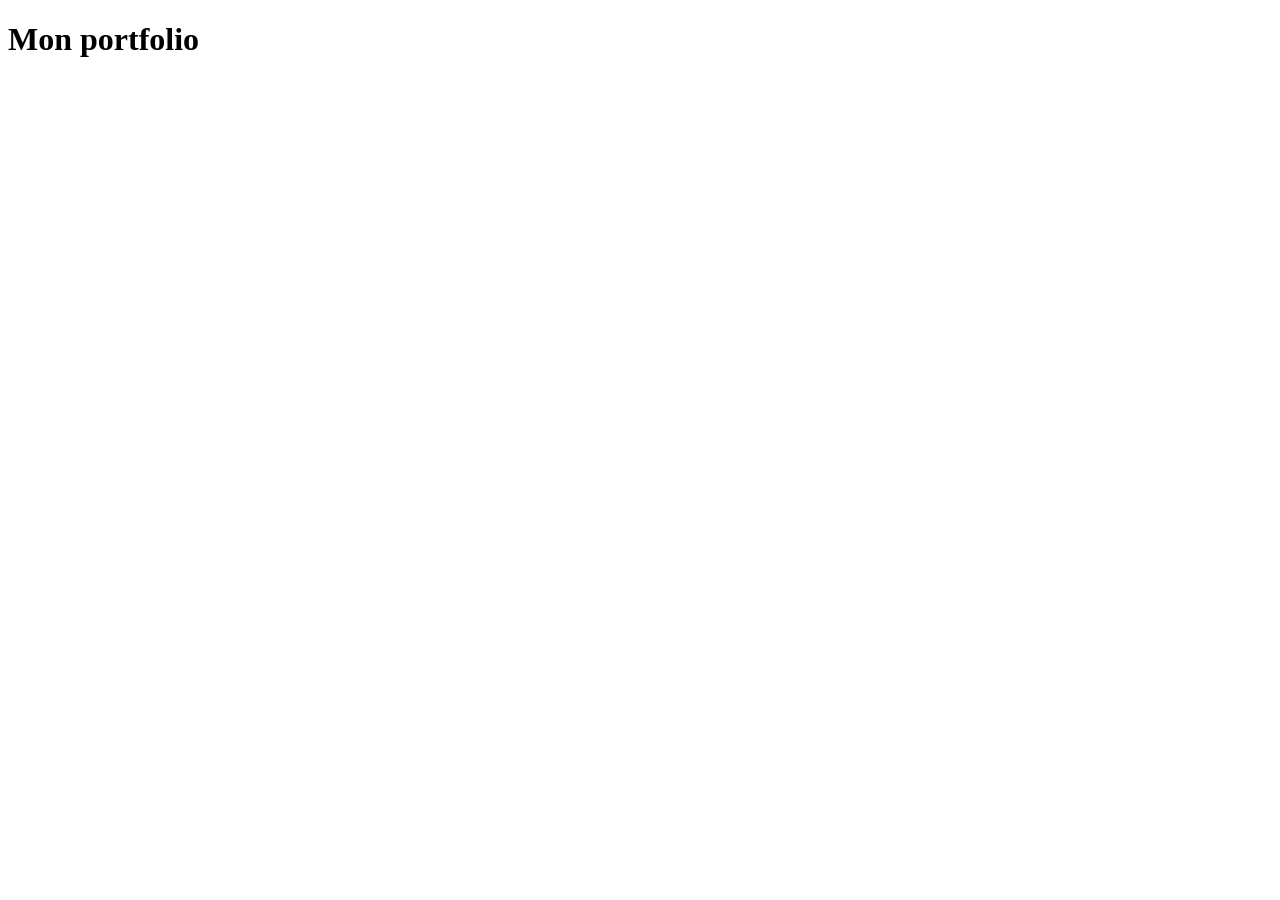
==== index.html @ 14639854 "ajout de index html" ====
<!DOCTYPE html>
<html lang="en">
<head>
    <meta charset="UTF-8">
    <meta name="viewport" content="width=device-width, initial-scale=1.0">
    <title>Document</title>
</head>
<body>
    <h1>Mon portfolio</h1>
</body>
</html>
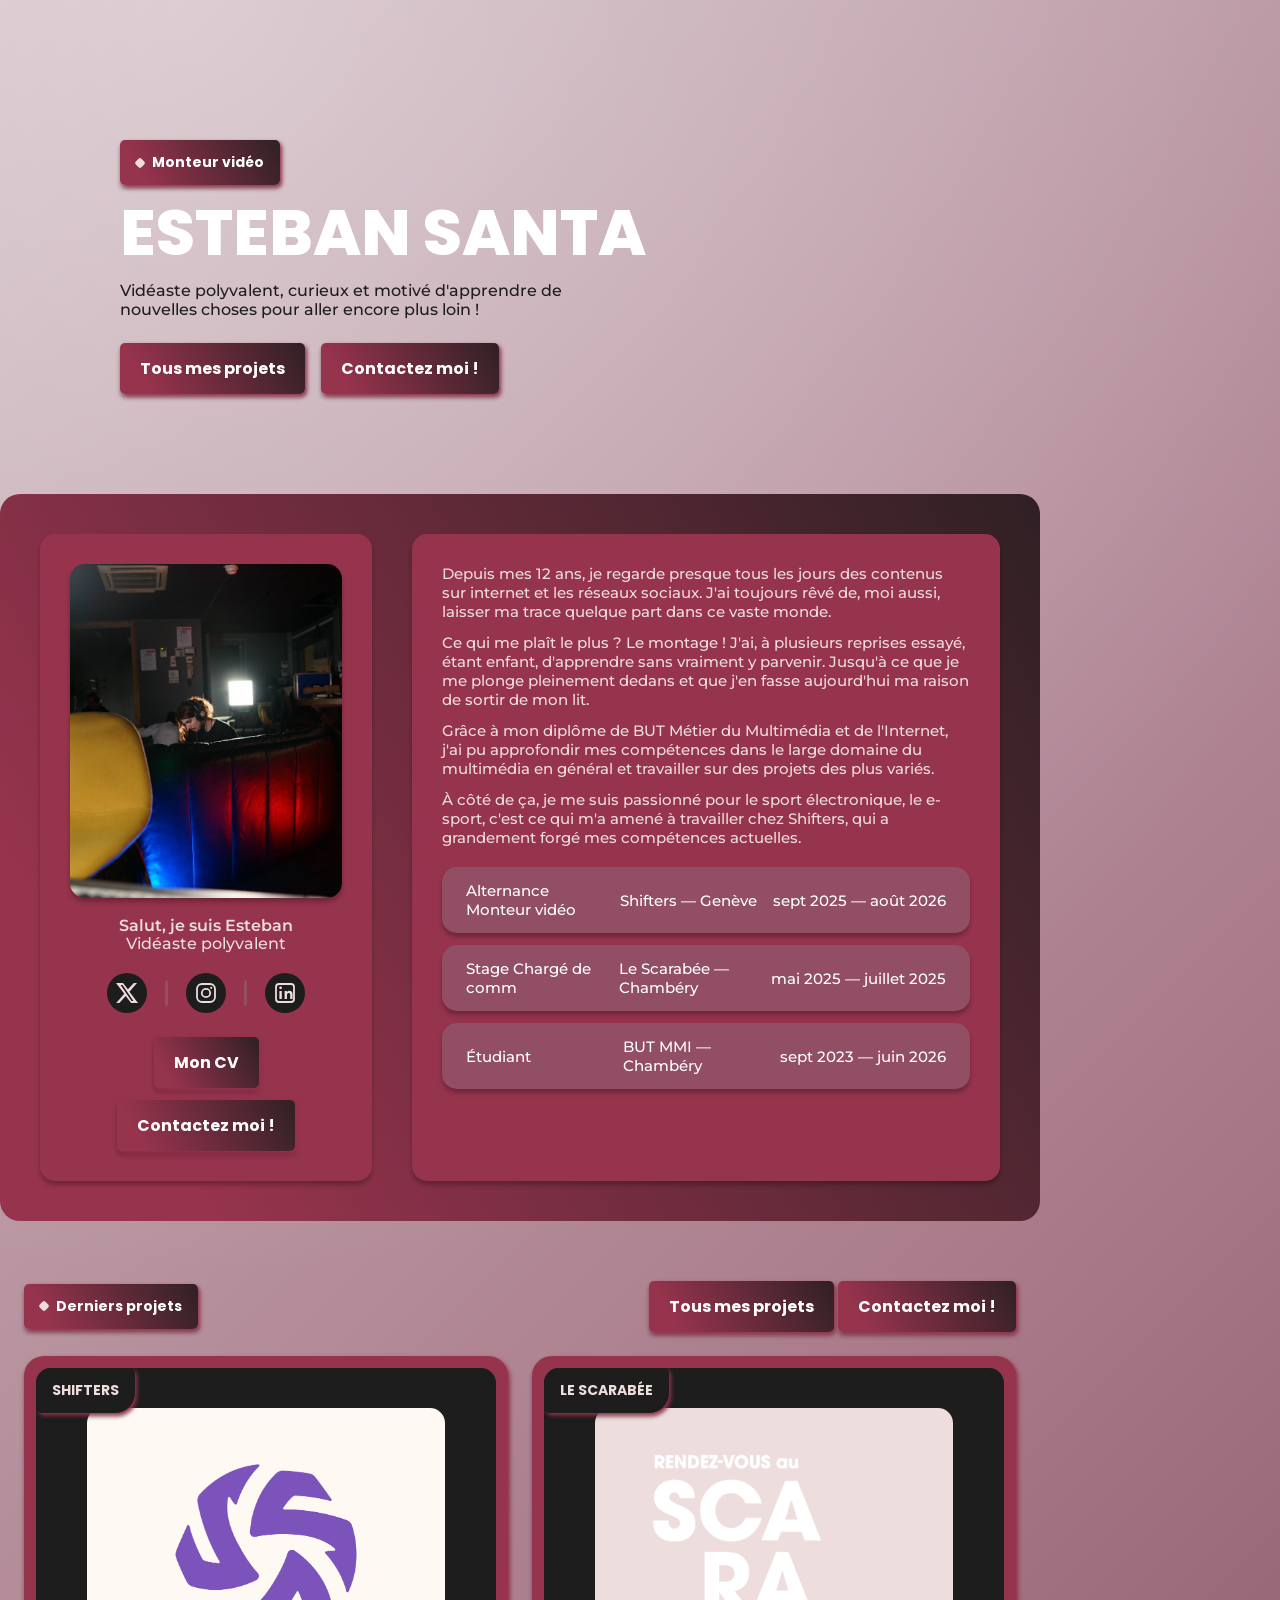
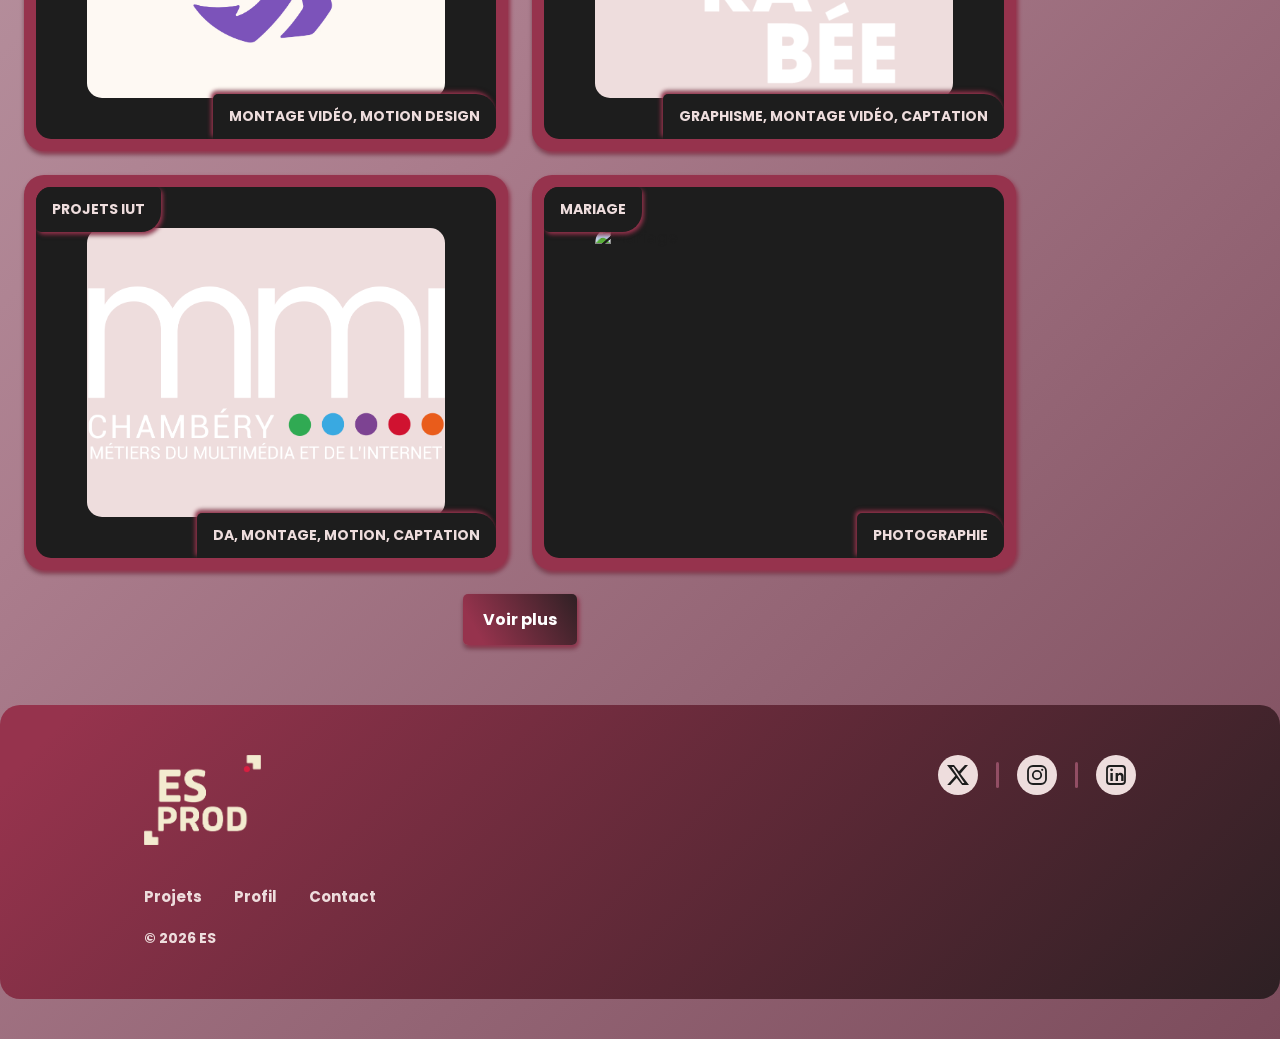
==== commit b5b304ef: "Add files via upload" ====
--- a/index.html
+++ b/index.html
@@ -1,11 +1,103 @@
 <!DOCTYPE html>
-<html lang="en">
+<html lang="fr">
 <head>
     <meta charset="UTF-8">
     <meta name="viewport" content="width=device-width, initial-scale=1.0">
-    <title>Document</title>
+    <title>Esteban Santa — Monteur vidéo</title>
+    <link rel="stylesheet" href="assets/css/style.css">
 </head>
 <body>
-    <h1>Mon portfolio</h1>
+
+    <header class="hero container">
+        <span class="tag">Monteur vidéo</span>
+        <h1>Esteban Santa</h1>
+        <p>Vidéaste polyvalent, curieux et motivé d'apprendre de nouvelles choses pour aller encore plus loin !</p>
+        <div class="actions">
+            <a class="btn" href="projets.html">Tous mes projets</a>
+            <a class="btn" href="contact.html">Contactez moi !</a>
+        </div>
+    </header>
+
+    <section class="profil container" id="profil">
+        <div class="moi">
+            <img class="portrait" src="assets/img/esteban.jpg" alt="Esteban Santa">
+            <h2>Salut, je suis Esteban</h2>
+            <p class="sous-titre">Vidéaste polyvalent</p>
+            <div class="reseaux">
+                <a class="icon-social" data-social="x" target="_blank" rel="noopener" aria-label="X (Twitter)">
+                    <svg><use href="assets/img/icons.svg#icon-x"></use></svg>
+                </a>
+                <span class="reseaux-separateur"></span>
+                <a class="icon-social" data-social="insta" target="_blank" rel="noopener" aria-label="Instagram">
+                    <svg><use href="assets/img/icons.svg#icon-instagram"></use></svg>
+                </a>
+                <span class="reseaux-separateur"></span>
+                <a class="icon-social" data-social="linkedin" target="_blank" rel="noopener" aria-label="LinkedIn">
+                    <svg><use href="assets/img/icons.svg#icon-linkedin"></use></svg>
+                </a>
+            </div>
+            <div class="actions">
+                <a class="btn" href="assets/cv-esteban-santa.pdf" target="_blank">Mon CV</a>
+                <a class="btn" href="contact.html">Contactez moi !</a>
+            </div>
+        </div>
+
+        <div class="presentation">
+            <p>Depuis mes 12 ans, je regarde presque tous les jours des contenus sur internet et les réseaux sociaux. J'ai toujours rêvé de, moi aussi, laisser ma trace quelque part dans ce vaste monde.</p>
+            <p>Ce qui me plaît le plus ? Le montage ! J'ai, à plusieurs reprises essayé, étant enfant, d'apprendre sans vraiment y parvenir. Jusqu'à ce que je me plonge pleinement dedans et que j'en fasse aujourd'hui ma raison de sortir de mon lit.</p>
+            <p>Grâce à mon diplôme de BUT Métier du Multimédia et de l'Internet, j'ai pu approfondir mes compétences dans le large domaine du multimédia en général et travailler sur des projets des plus variés.</p>
+            <p>À côté de ça, je me suis passionné pour le sport électronique, le e-sport, c'est ce qui m'a amené à travailler chez Shifters, qui a grandement forgé mes compétences actuelles.</p>
+
+            <div class="timeline" id="timeline"></div>
+        </div>
+    </section>
+
+    <section class="section-projets container">
+        <div class="entete">
+            <span class="tag">Derniers projets</span>
+            <div class="actions">
+                <a class="btn" href="projets.html">Tous mes projets</a>
+                <a class="btn" href="contact.html">Contactez moi !</a>
+            </div>
+        </div>
+
+        <div class="grille-projets" id="home-projects"></div>
+
+        <div class="voir-plus">
+            <a class="btn" href="projets.html">Voir plus</a>
+        </div>
+    </section>
+
+    <footer class="footer">
+        <div class="container">
+            <div class="footer-top">
+                <div class="logo">
+                    <img src="assets/img/logo.png" alt="ES Prod">
+                </div>
+                <div class="reseaux">
+                    <a class="icon-social icon-social--clair" data-social="x" target="_blank" rel="noopener" aria-label="X (Twitter)">
+                        <svg><use href="assets/img/icons.svg#icon-x"></use></svg>
+                    </a>
+                    <span class="reseaux-separateur"></span>
+                    <a class="icon-social icon-social--clair" data-social="insta" target="_blank" rel="noopener" aria-label="Instagram">
+                        <svg><use href="assets/img/icons.svg#icon-instagram"></use></svg>
+                    </a>
+                    <span class="reseaux-separateur"></span>
+                    <a class="icon-social icon-social--clair" data-social="linkedin" target="_blank" rel="noopener" aria-label="LinkedIn">
+                        <svg><use href="assets/img/icons.svg#icon-linkedin"></use></svg>
+                    </a>
+                </div>
+            </div>
+            <nav>
+                <a href="projets.html">Projets</a>
+                <a href="index.html#profil">Profil</a>
+                <a href="contact.html">Contact</a>
+            </nav>
+            <p class="copy">&copy; <span id="copy-year"></span> ES</p>
+        </div>
+    </footer>
+
+    <script src="assets/js/data.js"></script>
+    <script src="assets/js/site.js"></script>
 </body>
-</html>+</html>
--- a/assets/css/style.css
+++ b/assets/css/style.css
@@ -0,0 +1,527 @@
+/* =========================================================
+   ESTEBAN SANTA — PORTFOLIO
+   Feuille de style globale — variables + composants réutilisés
+   sur toutes les pages (boutons, tags, cards, footer, formulaire)
+   ========================================================= */
+
+@import url('https://fonts.googleapis.com/css2?family=Montserrat:wght@400;500;600;700&family=Poppins:wght@600;700;800&display=swap');
+
+:root {
+  /* Couleurs (issues des tokens Figma) */
+  --rouge: #96334D;
+  --accent: #924E64;
+  --noir: #1D1D1D;
+  --blanc: #EEDDDD;
+  --blanc-pur: #FFFFFF;
+  --gris-placeholder: #D9D9D9;
+
+  /* Typo */
+  --font-titre: 'Poppins', sans-serif; /* Remplace "Puffin Display Soft" (police payante, non fournie) */
+  --font-body: 'Montserrat', sans-serif;
+
+  /* Radius / ombres communs */
+  --radius-lg: 20px;
+  --radius-md: 15px;
+  --radius-sm: 5px;
+  --shadow-card: 2px 2.5px 4px 0 var(--rouge), 0 4px 4px 0 rgba(0, 0, 0, .25);
+  --shadow-card-inv: -2px -2.5px 4px 0 var(--rouge), 0 -4px 4px 0 rgba(0, 0, 0, .25);
+  --gradient-btn: linear-gradient(60deg, var(--rouge) 15%, var(--noir) 115%);
+
+  --container-width: 1040px;
+}
+
+/* ---------- Reset ---------- */
+* { margin: 0; padding: 0; box-sizing: border-box; }
+html { scroll-behavior: smooth; }
+body {
+  font-family: var(--font-body);
+  font-weight: 500;
+  color: var(--noir);
+  background-color: #b98a99;
+  background-image:
+    radial-gradient(circle at 15% 0%, rgba(255,255,255,.35) 0, transparent 45%),
+    linear-gradient(135deg, #cdb9c0 0%, #ab7d8d 55%, #7c4c5c 100%);
+  min-height: 100vh;
+}
+img { max-width: 100%; display: block; }
+a { color: inherit; text-decoration: none; }
+button, input, textarea { font-family: inherit; font-size: inherit; color: inherit; }
+ul { list-style: none; }
+
+.container {
+  max-width: var(--container-width);
+  margin: 0 auto;
+  padding: 0 24px;
+}
+
+h1, h2, h3, .titre {
+  font-family: var(--font-titre);
+  font-weight: 800;
+  text-transform: uppercase;
+  line-height: 1;
+}
+
+/* ---------- Boutons & tags ---------- */
+.btn {
+  display: inline-flex;
+  align-items: center;
+  justify-content: center;
+  gap: 8px;
+  padding: 13px 20px;
+  border: none;
+  border-radius: var(--radius-sm);
+  background: var(--gradient-btn);
+  box-shadow: var(--shadow-card);
+  color: var(--blanc-pur);
+  font-family: var(--font-titre);
+  font-weight: 700;
+  font-size: 16px;
+  text-align: center;
+  cursor: pointer;
+  transition: transform .15s ease, filter .15s ease;
+}
+.btn:hover { filter: brightness(1.08); transform: translateY(-1px); }
+.btn:active { transform: translateY(0); }
+
+.tag {
+  display: inline-flex;
+  align-items: center;
+  gap: 8px;
+  padding: 12px 16px;
+  border-radius: var(--radius-sm);
+  background: var(--gradient-btn);
+  box-shadow: var(--shadow-card);
+  color: var(--blanc-pur);
+  font-family: var(--font-titre);
+  font-weight: 700;
+  font-size: 14px;
+  text-transform: none;
+}
+.tag::before {
+  content: '';
+  width: 8px;
+  height: 8px;
+  border-radius: 2px;
+  background: var(--blanc);
+  transform: rotate(45deg);
+  flex-shrink: 0;
+}
+
+/* Boutons de filtre (page projet) */
+.filtre {
+  display: flex;
+  flex-wrap: wrap;
+  gap: 16px;
+  margin: 40px 0;
+}
+.filtre-btn {
+  padding: 12px 20px;
+  border: none;
+  border-radius: var(--radius-sm);
+  background: var(--rouge);
+  box-shadow: var(--shadow-card);
+  color: var(--blanc-pur);
+  font-family: var(--font-titre);
+  font-weight: 700;
+  font-size: 15px;
+  cursor: pointer;
+  transition: background .15s ease, transform .15s ease;
+}
+.filtre-btn:hover { transform: translateY(-1px); }
+.filtre-btn.active { background: var(--gradient-btn); }
+
+/* ---------- Cards projet (accueil + listing) ---------- */
+.grille-projets {
+  display: grid;
+  grid-template-columns: repeat(2, 1fr);
+  gap: 24px;
+}
+.card-projet {
+  position: relative;
+  border-radius: var(--radius-lg);
+  background: var(--rouge);
+  box-shadow: var(--shadow-card);
+  padding: 12px;
+  aspect-ratio: 490 / 400;
+  display: block;
+}
+.card-projet__inner {
+  position: relative;
+  width: 100%;
+  height: 100%;
+  border-radius: var(--radius-md);
+  background: var(--noir);
+  overflow: hidden;
+}
+.card-projet__image {
+  position: absolute;
+  inset: 11%;
+  width: 78%;
+  height: 78%;
+  border-radius: var(--radius-md);
+  object-fit: cover;
+}
+.card-projet__image--contain { object-fit: contain; background: var(--blanc); }
+.card-projet__titre,
+.card-projet__contenu {
+  position: absolute;
+  padding: 12px 16px;
+  background: var(--noir);
+  color: var(--blanc);
+  font-family: var(--font-titre);
+  font-weight: 700;
+  font-size: 14px;
+  max-width: 80%;
+}
+.card-projet__titre {
+  top: 0;
+  left: 0;
+  border-radius: 0 var(--radius-sm) var(--radius-lg) var(--radius-sm);
+  box-shadow: var(--shadow-card);
+}
+.card-projet__contenu {
+  bottom: 0;
+  right: 0;
+  border-radius: var(--radius-sm) var(--radius-lg) var(--radius-sm) 0;
+  box-shadow: var(--shadow-card-inv);
+  text-align: right;
+}
+
+/* ---------- Header / hero ---------- */
+.hero {
+  padding: 140px 0 60px;
+}
+.hero h1 {
+  font-size: 64px;
+  color: var(--blanc-pur);
+  margin: 16px 0;
+}
+.hero p {
+  max-width: 460px;
+  margin-bottom: 24px;
+  font-size: 16px;
+}
+.hero .actions { display: flex; gap: 16px; flex-wrap: wrap; }
+
+/* ---------- Section profil (accueil) ---------- */
+.profil {
+  border-radius: var(--radius-lg);
+  background: var(--gradient-btn);
+  padding: 40px;
+  display: grid;
+  grid-template-columns: 332px 1fr;
+  gap: 40px;
+  margin: 40px 0;
+}
+.profil .moi {
+  background: var(--rouge);
+  border-radius: var(--radius-md);
+  box-shadow: 0 4px 4px rgba(0,0,0,.25);
+  padding: 30px;
+  text-align: center;
+}
+.profil .moi img.portrait {
+  width: 100%;
+  aspect-ratio: 256/314;
+  object-fit: cover;
+  border-radius: var(--radius-md);
+  box-shadow: 0 4px 4px rgba(0,0,0,.25);
+  margin-bottom: 20px;
+}
+.profil .moi h2 {
+  font-size: 16px;
+  color: var(--blanc);
+  text-transform: none;
+  font-family: var(--font-body);
+  font-weight: 600;
+}
+.profil .moi .sous-titre {
+  color: var(--blanc);
+  font-size: 16px;
+  margin-bottom: 20px;
+}
+.profil .moi .reseaux {
+  display: flex;
+  justify-content: center;
+  gap: 18px;
+  align-items: center;
+  margin-bottom: 24px;
+}
+.profil .moi .actions { display: flex; gap: 12px; justify-content: center; flex-wrap: wrap; }
+
+.presentation {
+  background: var(--rouge);
+  border-radius: var(--radius-md);
+  box-shadow: 0 4px 4px rgba(0,0,0,.25);
+  padding: 30px;
+}
+.presentation p { color: var(--blanc); font-size: 15px; margin-bottom: 12px; }
+
+.timeline { margin-top: 20px; display: flex; flex-direction: column; gap: 12px; }
+.timeline-item {
+  background: var(--accent);
+  border-radius: var(--radius-md);
+  box-shadow: 0 4px 4px rgba(0,0,0,.25);
+  padding: 14px 24px;
+  display: grid;
+  grid-template-columns: 1fr 1fr auto;
+  gap: 12px;
+  align-items: center;
+  color: var(--blanc-pur);
+  font-size: 15px;
+}
+.timeline-item .dates { text-align: right; }
+
+/* ---------- Réseaux sociaux (icônes rondes) ---------- */
+.icon-social {
+  width: 40px;
+  height: 40px;
+  border-radius: 100px;
+  display: flex;
+  align-items: center;
+  justify-content: center;
+  background: var(--noir);
+  color: var(--blanc);
+  transition: transform .15s ease;
+}
+.icon-social:hover { transform: scale(1.08); }
+.icon-social svg { width: 24px; height: 24px; }
+.icon-social--clair { background: var(--blanc); color: var(--noir); }
+.reseaux-separateur { width: 3px; height: 26px; border-radius: 5px; background: var(--accent); }
+.icon-social--clair + .reseaux-separateur,
+.reseaux-separateur ~ .icon-social--clair { }
+
+/* ---------- Section "derniers projets" (accueil) ---------- */
+.section-projets { margin: 60px 0; }
+.section-projets .entete {
+  display: flex;
+  justify-content: space-between;
+  align-items: center;
+  margin-bottom: 24px;
+  flex-wrap: wrap;
+  gap: 16px;
+}
+.section-projets .voir-plus { text-align: center; margin-top: 24px; }
+
+/* ---------- Page listing / titre de section ---------- */
+.page-titre {
+  text-align: center;
+  padding: 100px 0 60px;
+}
+.page-titre .tag { margin-bottom: 24px; }
+.page-titre h1 { font-size: 64px; color: var(--blanc-pur); margin-bottom: 24px; }
+.section-listing { margin-bottom: 60px; }
+
+/* ---------- Page détail projet ---------- */
+.projet-header {
+  display: grid;
+  grid-template-columns: 1fr 490px;
+  gap: 60px;
+  align-items: start;
+  padding: 100px 0 40px;
+}
+.projet-header h1 { font-size: 56px; color: var(--blanc-pur); margin-bottom: 24px; }
+.projet-header .description p { margin-bottom: 12px; font-size: 16px; }
+.projet-header .card-projet { aspect-ratio: 490/400; }
+
+.grille-videos {
+  display: grid;
+  grid-template-columns: repeat(4, 1fr);
+  grid-auto-rows: 130px;
+  gap: 24px;
+  margin: 20px 0 60px;
+}
+.video-placeholder {
+  position: relative;
+  background: var(--gris-placeholder);
+  border-radius: 10px;
+  overflow: hidden;
+  display: flex;
+  align-items: center;
+  justify-content: center;
+  color: rgba(29,29,29,.5);
+  font-family: var(--font-titre);
+  font-weight: 700;
+  font-size: 14px;
+  text-align: center;
+  transition: opacity .2s ease, transform .2s ease;
+}
+.video-placeholder--landscape { grid-column: span 2; grid-row: span 2; }
+.video-placeholder--portrait { grid-column: span 1; grid-row: span 3; }
+.video-placeholder iframe,
+.video-placeholder video {
+  position: absolute;
+  inset: 0;
+  width: 100%;
+  height: 100%;
+  border: none;
+}
+.video-placeholder.is-hidden { display: none; }
+.video-placeholder .badge-type {
+  position: absolute;
+  top: 8px;
+  left: 8px;
+  background: var(--noir);
+  color: var(--blanc);
+  font-size: 11px;
+  padding: 4px 8px;
+  border-radius: var(--radius-sm);
+  z-index: 2;
+}
+
+.logiciels {
+  display: flex;
+  align-items: center;
+  gap: 40px;
+  justify-content: center;
+  margin: 40px 0 80px;
+  flex-wrap: wrap;
+}
+.logiciels h2 {
+  font-size: 22px;
+  color: var(--blanc-pur);
+  text-transform: uppercase;
+}
+.logiciels .badges { display: flex; gap: 12px; }
+.software-badge {
+  width: 48px;
+  height: 48px;
+  border-radius: 100px;
+  background: var(--gradient-btn);
+  color: var(--blanc-pur);
+  display: flex;
+  align-items: center;
+  justify-content: center;
+  font-family: var(--font-titre);
+  font-weight: 700;
+  font-size: 13px;
+  box-shadow: var(--shadow-card);
+}
+
+/* ---------- Page contact ---------- */
+.contact-titre { padding: 100px 0 60px; }
+.contact-titre .tag { margin-bottom: 24px; }
+.contact-titre h1 { font-size: 56px; color: var(--blanc-pur); }
+.contact-titre h1 .accent { color: var(--blanc); }
+
+.contact-grille {
+  display: grid;
+  grid-template-columns: 1fr 1fr;
+  gap: 24px;
+  margin-bottom: 80px;
+  align-items: start;
+}
+.contact-col-gauche { display: flex; flex-direction: column; gap: 24px; }
+
+.contact-carte {
+  background: var(--rouge);
+  border-radius: var(--radius-lg);
+  box-shadow: var(--shadow-card);
+  padding: 10px;
+}
+.contact-carte__inner {
+  background: var(--noir);
+  border-radius: var(--radius-md);
+  padding: 30px;
+  height: 100%;
+}
+.contact-carte--info { text-align: center; }
+.contact-carte--info .valeur { font-family: var(--font-titre); font-weight: 700; font-size: 22px; color: var(--blanc-pur); word-break: break-word; }
+.contact-carte--info .label { font-size: 14px; color: var(--blanc); margin-top: 8px; }
+.contact-carte--info a.valeur { display: block; }
+
+.reseaux-ligne { display: flex; gap: 24px; }
+.contact-carte--reseau { flex: 1; }
+.contact-carte--reseau .contact-carte__inner {
+  display: flex;
+  align-items: center;
+  justify-content: center;
+  padding: 40px;
+}
+.contact-carte--reseau .icon-social { width: 64px; height: 64px; border-radius: var(--radius-md); background: transparent; border: 3px solid var(--blanc-pur); }
+.contact-carte--reseau .icon-social svg { width: 32px; height: 32px; }
+
+/* Formulaire */
+.form-contact .contact-carte__inner { display: flex; flex-direction: column; gap: 20px; }
+.form-row { display: grid; grid-template-columns: 1fr 1fr; gap: 20px; }
+.form-group { display: flex; flex-direction: column; gap: 10px; }
+.form-group label {
+  font-family: var(--font-titre);
+  font-weight: 700;
+  font-size: 14px;
+  color: var(--blanc);
+  text-transform: uppercase;
+}
+.form-group input,
+.form-group textarea {
+  background: var(--rouge);
+  border: none;
+  border-radius: var(--radius-md);
+  box-shadow: var(--shadow-card);
+  padding: 16px;
+  color: var(--blanc-pur);
+  font-size: 15px;
+}
+.form-group input::placeholder,
+.form-group textarea::placeholder { color: rgba(255,255,255,.6); }
+.form-group textarea { resize: vertical; min-height: 130px; font-family: inherit; }
+.form-group input:invalid:not(:placeholder-shown),
+.form-group textarea:invalid:not(:placeholder-shown) { box-shadow: 0 0 0 2px #ff8080, var(--shadow-card); }
+.form-contact .btn { align-self: flex-end; }
+
+.form-message {
+  padding: 16px 20px;
+  border-radius: var(--radius-sm);
+  margin-bottom: 24px;
+  font-weight: 600;
+}
+.form-message--succes { background: #2e7d4f; color: #fff; }
+.form-message--erreur { background: #a13a3a; color: #fff; }
+
+/* ---------- Footer ---------- */
+.footer {
+  border-radius: var(--radius-lg);
+  background: linear-gradient(135deg, var(--rouge) 5%, var(--noir) 115%);
+  padding: 50px 40px;
+  margin: 40px 0;
+}
+.footer-top {
+  display: flex;
+  justify-content: space-between;
+  align-items: flex-start;
+  margin-bottom: 40px;
+  flex-wrap: wrap;
+  gap: 24px;
+}
+.footer .logo img { height: 90px; }
+.footer .reseaux { display: flex; align-items: center; gap: 18px; }
+.footer nav { display: flex; gap: 32px; margin-bottom: 20px; flex-wrap: wrap; }
+.footer nav a {
+  font-family: var(--font-titre);
+  font-weight: 700;
+  font-size: 15px;
+  color: var(--blanc);
+}
+.footer nav a:hover { color: var(--blanc-pur); }
+.footer .copy { font-family: var(--font-titre); font-weight: 700; font-size: 14px; color: var(--blanc); }
+
+/* ---------- Responsive ---------- */
+@media (max-width: 900px) {
+  .profil,
+  .projet-header,
+  .contact-grille { grid-template-columns: 1fr; }
+  .grille-projets { grid-template-columns: 1fr; }
+  .timeline-item { grid-template-columns: 1fr; text-align: left; }
+  .timeline-item .dates { text-align: left; }
+  .hero h1, .page-titre h1, .contact-titre h1, .projet-header h1 { font-size: 40px; }
+  .grille-videos { grid-template-columns: repeat(2, 1fr); }
+  .video-placeholder--landscape { grid-column: span 2; }
+  .video-placeholder--portrait { grid-column: span 1; }
+  .form-row { grid-template-columns: 1fr; }
+  .reseaux-ligne { flex-direction: column; }
+  .footer-top { flex-direction: column; }
+}
+@media (max-width: 560px) {
+  .grille-videos { grid-template-columns: 1fr; }
+  .video-placeholder--landscape, .video-placeholder--portrait { grid-column: span 1; grid-row: span 2; }
+}
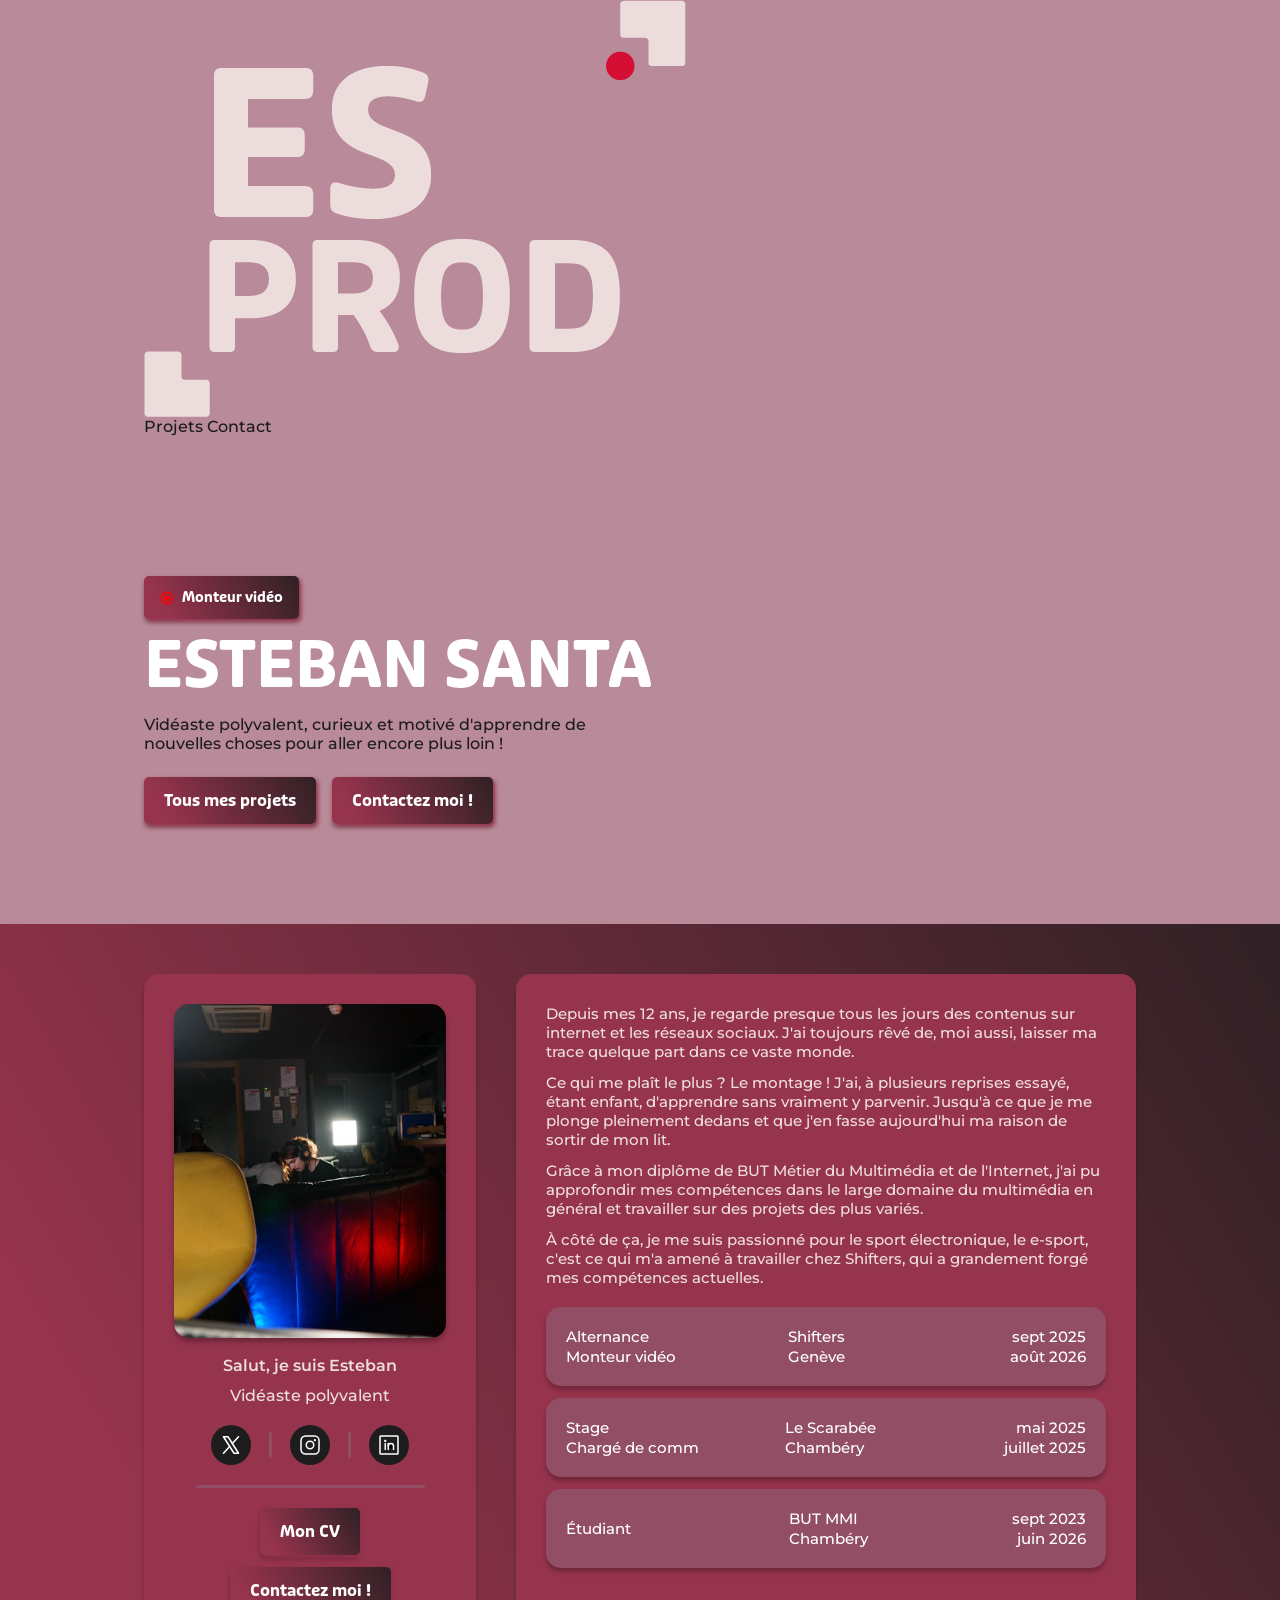
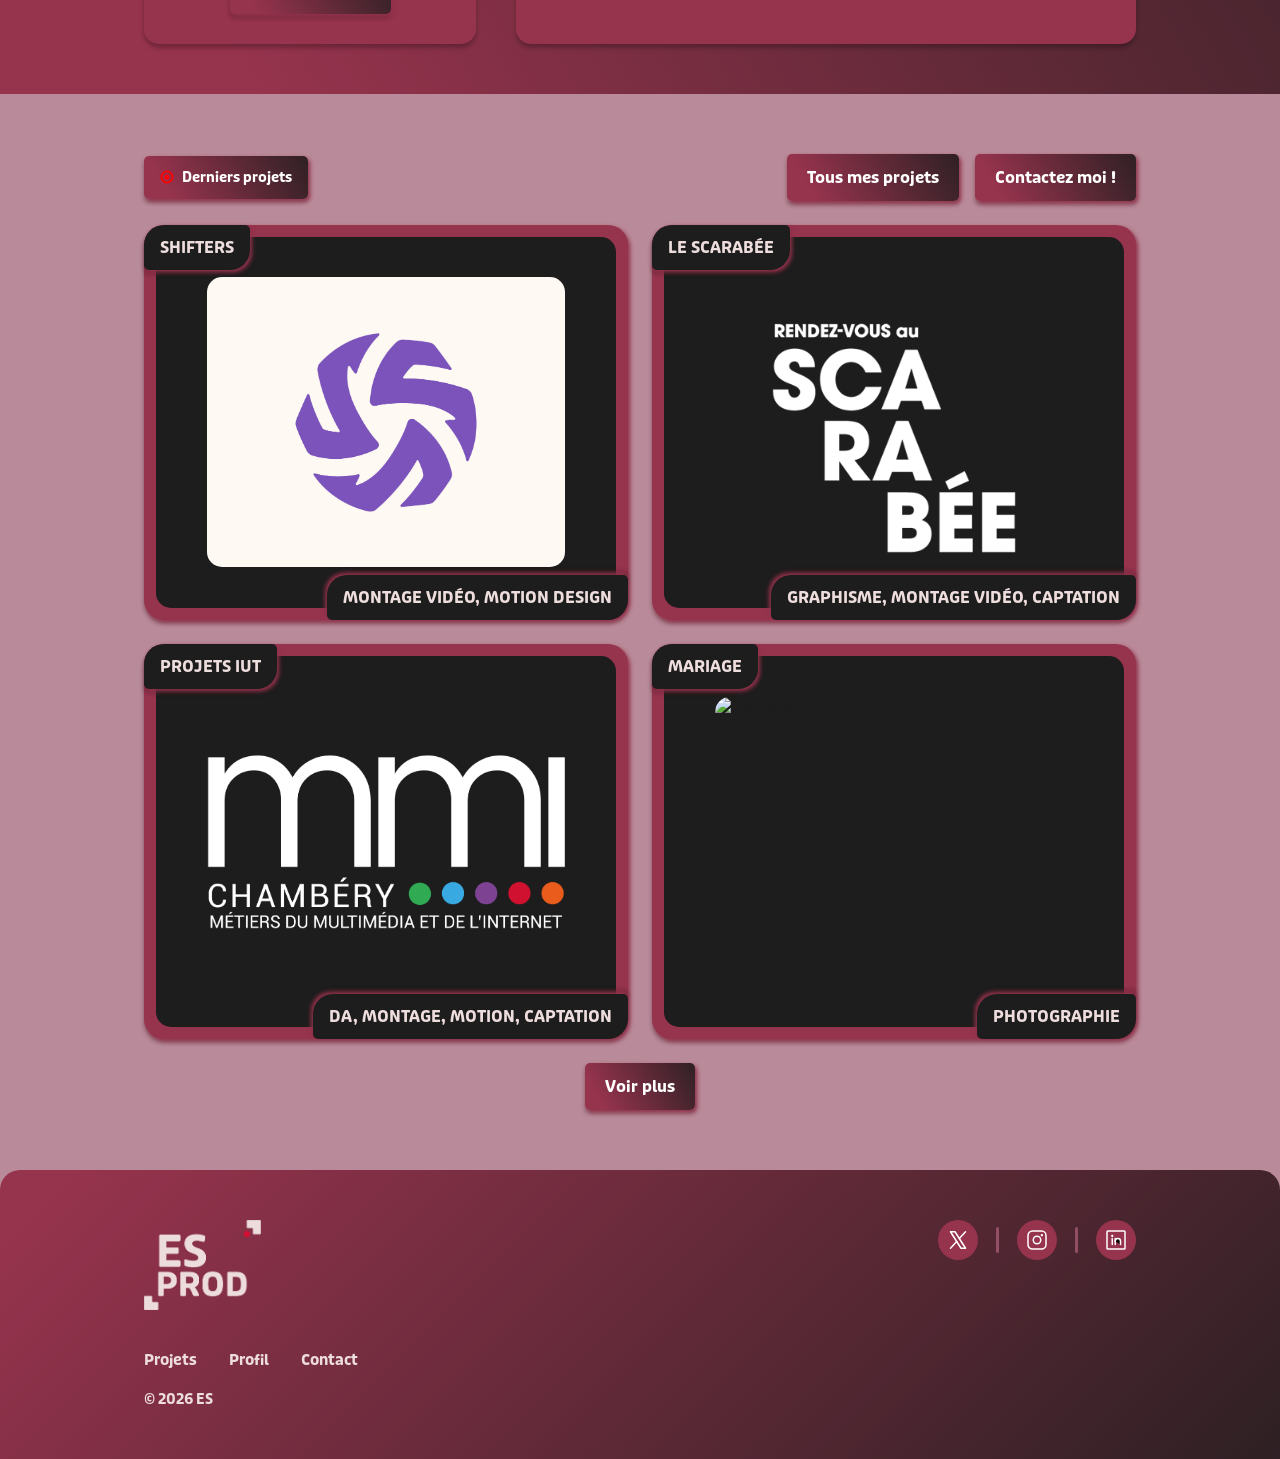
==== commit 87caa4f7: "Add files via upload" ====
--- a/index.html
+++ b/index.html
@@ -8,47 +8,64 @@
 </head>
 <body>
 
+    <header class="site-nav">
+        <div class="container">
+            <div class="site-nav__bar">
+                <a class="site-nav__logo" href="index.html">
+                    <img src="assets/img/logo.png" alt="ES Prod">
+                </a>
+                <nav class="site-nav__liens">
+                    <a href="projets.html"><span>Projets</span></a>
+                    <a href="contact.html"><span>Contact</span></a>
+                </nav>
+            </div>
+        </div>
+    </header>
+
     <header class="hero container">
         <span class="tag">Monteur vidéo</span>
         <h1>Esteban Santa</h1>
         <p>Vidéaste polyvalent, curieux et motivé d'apprendre de nouvelles choses pour aller encore plus loin !</p>
         <div class="actions">
-            <a class="btn" href="projets.html">Tous mes projets</a>
-            <a class="btn" href="contact.html">Contactez moi !</a>
+            <a class="btn" href="projets.html"><span>Tous mes projets</span></a>
+            <a class="btn" href="contact.html"><span>Contactez moi !</span></a>
         </div>
     </header>
 
-    <section class="profil container" id="profil">
-        <div class="moi">
-            <img class="portrait" src="assets/img/esteban.jpg" alt="Esteban Santa">
-            <h2>Salut, je suis Esteban</h2>
-            <p class="sous-titre">Vidéaste polyvalent</p>
-            <div class="reseaux">
-                <a class="icon-social" data-social="x" target="_blank" rel="noopener" aria-label="X (Twitter)">
-                    <svg><use href="assets/img/icons.svg#icon-x"></use></svg>
-                </a>
-                <span class="reseaux-separateur"></span>
-                <a class="icon-social" data-social="insta" target="_blank" rel="noopener" aria-label="Instagram">
-                    <svg><use href="assets/img/icons.svg#icon-instagram"></use></svg>
-                </a>
-                <span class="reseaux-separateur"></span>
-                <a class="icon-social" data-social="linkedin" target="_blank" rel="noopener" aria-label="LinkedIn">
-                    <svg><use href="assets/img/icons.svg#icon-linkedin"></use></svg>
-                </a>
+    <section class="profil-bg" id="profil">
+        <div class="profil container">
+            <div class="moi">
+                <img class="portrait" src="assets/img/esteban.jpg" alt="Esteban Santa">
+                <h2>Salut, je suis Esteban</h2>
+                <p class="sous-titre">Vidéaste polyvalent</p>
+                <div class="reseaux">
+                    <a class="icon-social" data-social="x" target="_blank" rel="noopener" aria-label="X (Twitter)">
+                        <svg><use href="#icon-x"></use></svg>
+                    </a>
+                    <span class="reseaux-separateur"></span>
+                    <a class="icon-social" data-social="insta" target="_blank" rel="noopener" aria-label="Instagram">
+                        <svg><use href="#icon-instagram"></use></svg>
+                    </a>
+                    <span class="reseaux-separateur"></span>
+                    <a class="icon-social" data-social="linkedin" target="_blank" rel="noopener" aria-label="LinkedIn">
+                        <svg><use href="#icon-linkedin"></use></svg>
+                    </a>
+                </div>
+                <span class="divider-h"></span>
+                <div class="actions">
+                    <a class="btn" href="assets/cv-esteban-santa.pdf" target="_blank"><span>Mon CV</span></a>
+                    <a class="btn" href="contact.html"><span>Contactez moi !</span></a>
+                </div>
             </div>
-            <div class="actions">
-                <a class="btn" href="assets/cv-esteban-santa.pdf" target="_blank">Mon CV</a>
-                <a class="btn" href="contact.html">Contactez moi !</a>
+
+            <div class="presentation">
+                <p>Depuis mes 12 ans, je regarde presque tous les jours des contenus sur internet et les réseaux sociaux. J'ai toujours rêvé de, moi aussi, laisser ma trace quelque part dans ce vaste monde.</p>
+                <p>Ce qui me plaît le plus ? Le montage ! J'ai, à plusieurs reprises essayé, étant enfant, d'apprendre sans vraiment y parvenir. Jusqu'à ce que je me plonge pleinement dedans et que j'en fasse aujourd'hui ma raison de sortir de mon lit.</p>
+                <p>Grâce à mon diplôme de BUT Métier du Multimédia et de l'Internet, j'ai pu approfondir mes compétences dans le large domaine du multimédia en général et travailler sur des projets des plus variés.</p>
+                <p>À côté de ça, je me suis passionné pour le sport électronique, le e-sport, c'est ce qui m'a amené à travailler chez Shifters, qui a grandement forgé mes compétences actuelles.</p>
+
+                <div class="timeline" id="timeline"></div>
             </div>
-        </div>
-
-        <div class="presentation">
-            <p>Depuis mes 12 ans, je regarde presque tous les jours des contenus sur internet et les réseaux sociaux. J'ai toujours rêvé de, moi aussi, laisser ma trace quelque part dans ce vaste monde.</p>
-            <p>Ce qui me plaît le plus ? Le montage ! J'ai, à plusieurs reprises essayé, étant enfant, d'apprendre sans vraiment y parvenir. Jusqu'à ce que je me plonge pleinement dedans et que j'en fasse aujourd'hui ma raison de sortir de mon lit.</p>
-            <p>Grâce à mon diplôme de BUT Métier du Multimédia et de l'Internet, j'ai pu approfondir mes compétences dans le large domaine du multimédia en général et travailler sur des projets des plus variés.</p>
-            <p>À côté de ça, je me suis passionné pour le sport électronique, le e-sport, c'est ce qui m'a amené à travailler chez Shifters, qui a grandement forgé mes compétences actuelles.</p>
-
-            <div class="timeline" id="timeline"></div>
         </div>
     </section>
 
@@ -56,15 +73,15 @@
         <div class="entete">
             <span class="tag">Derniers projets</span>
             <div class="actions">
-                <a class="btn" href="projets.html">Tous mes projets</a>
-                <a class="btn" href="contact.html">Contactez moi !</a>
+                <a class="btn" href="projets.html"><span>Tous mes projets</span></a>
+                <a class="btn" href="contact.html"><span>Contactez moi !</span></a>
             </div>
         </div>
 
         <div class="grille-projets" id="home-projects"></div>
 
         <div class="voir-plus">
-            <a class="btn" href="projets.html">Voir plus</a>
+            <a class="btn" href="projets.html"><span>Voir plus</span></a>
         </div>
     </section>
 
@@ -76,22 +93,22 @@
                 </div>
                 <div class="reseaux">
                     <a class="icon-social icon-social--clair" data-social="x" target="_blank" rel="noopener" aria-label="X (Twitter)">
-                        <svg><use href="assets/img/icons.svg#icon-x"></use></svg>
+                        <svg><use href="#icon-x"></use></svg>
                     </a>
                     <span class="reseaux-separateur"></span>
                     <a class="icon-social icon-social--clair" data-social="insta" target="_blank" rel="noopener" aria-label="Instagram">
-                        <svg><use href="assets/img/icons.svg#icon-instagram"></use></svg>
+                        <svg><use href="#icon-instagram"></use></svg>
                     </a>
                     <span class="reseaux-separateur"></span>
                     <a class="icon-social icon-social--clair" data-social="linkedin" target="_blank" rel="noopener" aria-label="LinkedIn">
-                        <svg><use href="assets/img/icons.svg#icon-linkedin"></use></svg>
+                        <svg><use href="#icon-linkedin"></use></svg>
                     </a>
                 </div>
             </div>
             <nav>
-                <a href="projets.html">Projets</a>
-                <a href="index.html#profil">Profil</a>
-                <a href="contact.html">Contact</a>
+                <a href="projets.html"><span>Projets</span></a>
+                <a href="index.html#profil"><span>Profil</span></a>
+                <a href="contact.html"><span>Contact</span></a>
             </nav>
             <p class="copy">&copy; <span id="copy-year"></span> ES</p>
         </div>
--- a/assets/css/style.css
+++ b/assets/css/style.css
@@ -4,7 +4,15 @@
    sur toutes les pages (boutons, tags, cards, footer, formulaire)
    ========================================================= */
 
-@import url('https://fonts.googleapis.com/css2?family=Montserrat:wght@400;500;600;700&family=Poppins:wght@600;700;800&display=swap');
+@import url('https://fonts.googleapis.com/css2?family=Montserrat:wght@100..900&display=swap');
+
+@font-face {
+  font-family: 'Puffin Display Soft';
+  src: url('../fonts/PuffinDisplaySoft-Bold.otf') format('opentype');
+  font-weight: 700;
+  font-style: normal;
+  font-display: swap;
+}
 
 :root {
   /* Couleurs (issues des tokens Figma) */
@@ -16,7 +24,7 @@
   --gris-placeholder: #D9D9D9;
 
   /* Typo */
-  --font-titre: 'Poppins', sans-serif; /* Remplace "Puffin Display Soft" (police payante, non fournie) */
+  --font-titre: 'Puffin Display Soft', sans-serif;
   --font-body: 'Montserrat', sans-serif;
 
   /* Radius / ombres communs */
@@ -35,12 +43,14 @@
 html { scroll-behavior: smooth; }
 body {
   font-family: var(--font-body);
-  font-weight: 500;
+  font-weight: 510;
   color: var(--noir);
   background-color: #b98a99;
-  background-image:
-    radial-gradient(circle at 15% 0%, rgba(255,255,255,.35) 0, transparent 45%),
-    linear-gradient(135deg, #cdb9c0 0%, #ab7d8d 55%, #7c4c5c 100%);
+  background-image: url('../img/fond.jpg');
+  background-size: cover;
+  background-position: top center;
+  background-repeat: no-repeat;
+  background-attachment: fixed;
   min-height: 100vh;
 }
 img { max-width: 100%; display: block; }
@@ -56,7 +66,7 @@
 
 h1, h2, h3, .titre {
   font-family: var(--font-titre);
-  font-weight: 800;
+  font-weight: 700;
   text-transform: uppercase;
   line-height: 1;
 }
@@ -78,10 +88,15 @@
   font-size: 16px;
   text-align: center;
   cursor: pointer;
-  transition: transform .15s ease, filter .15s ease;
-}
-.btn:hover { filter: brightness(1.08); transform: translateY(-1px); }
+  transition: transform .15s ease, background .15s ease;
+}
+.btn:hover { background: var(--accent); transform: translateY(-1px); }
 .btn:active { transform: translateY(0); }
+.btn span {
+  display: inline-block;
+  transition: transform .15s ease;
+}
+.btn:hover span { transform: scale(1.04); }
 
 .tag {
   display: inline-flex;
@@ -99,11 +114,11 @@
 }
 .tag::before {
   content: '';
-  width: 8px;
-  height: 8px;
-  border-radius: 2px;
-  background: var(--blanc);
-  transform: rotate(45deg);
+  width: 14px;
+  height: 14px;
+  background-image: url('../img/icon-cible.svg');
+  background-size: contain;
+  background-repeat: no-repeat;
   flex-shrink: 0;
 }
 
@@ -127,8 +142,14 @@
   cursor: pointer;
   transition: background .15s ease, transform .15s ease;
 }
-.filtre-btn:hover { transform: translateY(-1px); }
+.filtre-btn:hover { background: var(--accent); transform: translateY(-1px); }
 .filtre-btn.active { background: var(--gradient-btn); }
+.filtre-btn.active:hover { background: var(--accent); }
+.filtre-btn span {
+  display: inline-block;
+  transition: transform .15s ease;
+}
+.filtre-btn:hover span { transform: scale(1.04); }
 
 /* ---------- Cards projet (accueil + listing) ---------- */
 .grille-projets {
@@ -160,8 +181,10 @@
   height: 78%;
   border-radius: var(--radius-md);
   object-fit: cover;
-}
-.card-projet__image--contain { object-fit: contain; background: var(--blanc); }
+  transition: transform .35s ease;
+}
+a.card-projet:hover .card-projet__image { transform: scale(1.08); }
+.card-projet__image--contain { object-fit: contain; }
 .card-projet__titre,
 .card-projet__contenu {
   position: absolute;
@@ -170,26 +193,27 @@
   color: var(--blanc);
   font-family: var(--font-titre);
   font-weight: 700;
-  font-size: 14px;
+  font-size: 16px;
   max-width: 80%;
+  /* haut-gauche 20px, haut-droite 5px, bas-droite 20px, bas-gauche 5px */
+  border-radius: var(--radius-lg) var(--radius-sm) var(--radius-lg) var(--radius-sm);
 }
 .card-projet__titre {
   top: 0;
   left: 0;
-  border-radius: 0 var(--radius-sm) var(--radius-lg) var(--radius-sm);
   box-shadow: var(--shadow-card);
 }
 .card-projet__contenu {
   bottom: 0;
   right: 0;
-  border-radius: var(--radius-sm) var(--radius-lg) var(--radius-sm) 0;
   box-shadow: var(--shadow-card-inv);
   text-align: right;
 }
 
 /* ---------- Header / hero ---------- */
 .hero {
-  padding: 140px 0 60px;
+  padding-top: 140px;
+  padding-bottom: 60px;
 }
 .hero h1 {
   font-size: 64px;
@@ -201,17 +225,18 @@
   margin-bottom: 24px;
   font-size: 16px;
 }
-.hero .actions { display: flex; gap: 16px; flex-wrap: wrap; }
+.actions { display: flex; gap: 16px; flex-wrap: wrap; }
 
 /* ---------- Section profil (accueil) ---------- */
+.profil-bg {
+  background: var(--gradient-btn);
+  padding: 50px 0;
+  margin: 40px 0;
+}
 .profil {
-  border-radius: var(--radius-lg);
-  background: var(--gradient-btn);
-  padding: 40px;
   display: grid;
   grid-template-columns: 332px 1fr;
   gap: 40px;
-  margin: 40px 0;
 }
 .profil .moi {
   background: var(--rouge);
@@ -234,6 +259,7 @@
   text-transform: none;
   font-family: var(--font-body);
   font-weight: 600;
+  margin-bottom: 12px;
 }
 .profil .moi .sous-titre {
   color: var(--blanc);
@@ -245,7 +271,16 @@
   justify-content: center;
   gap: 18px;
   align-items: center;
-  margin-bottom: 24px;
+  margin-bottom: 20px;
+}
+.profil .moi .divider-h {
+  display: block;
+  width: 229px;
+  max-width: 100%;
+  height: 3px;
+  margin: 0 auto 20px;
+  border-radius: var(--radius-sm);
+  background: var(--accent);
 }
 .profil .moi .actions { display: flex; gap: 12px; justify-content: center; flex-wrap: wrap; }
 
@@ -262,14 +297,16 @@
   background: var(--accent);
   border-radius: var(--radius-md);
   box-shadow: 0 4px 4px rgba(0,0,0,.25);
-  padding: 14px 24px;
+  padding: 20px;
   display: grid;
   grid-template-columns: 1fr 1fr auto;
   gap: 12px;
   align-items: center;
   color: var(--blanc-pur);
   font-size: 15px;
-}
+  line-height: 1.3;
+}
+.timeline-item > div { display: flex; flex-direction: column; }
 .timeline-item .dates { text-align: right; }
 
 /* ---------- Réseaux sociaux (icônes rondes) ---------- */
@@ -281,18 +318,18 @@
   align-items: center;
   justify-content: center;
   background: var(--noir);
-  color: var(--blanc);
+  color: var(--blanc-pur);
   transition: transform .15s ease;
 }
 .icon-social:hover { transform: scale(1.08); }
 .icon-social svg { width: 24px; height: 24px; }
-.icon-social--clair { background: var(--blanc); color: var(--noir); }
+.icon-social--clair { background: var(--rouge); color: var(--blanc-pur); }
 .reseaux-separateur { width: 3px; height: 26px; border-radius: 5px; background: var(--accent); }
 .icon-social--clair + .reseaux-separateur,
 .reseaux-separateur ~ .icon-social--clair { }
 
 /* ---------- Section "derniers projets" (accueil) ---------- */
-.section-projets { margin: 60px 0; }
+.section-projets { margin-top: 60px; margin-bottom: 60px; }
 .section-projets .entete {
   display: flex;
   justify-content: space-between;
@@ -306,7 +343,8 @@
 /* ---------- Page listing / titre de section ---------- */
 .page-titre {
   text-align: center;
-  padding: 100px 0 60px;
+  padding-top: 100px;
+  padding-bottom: 60px;
 }
 .page-titre .tag { margin-bottom: 24px; }
 .page-titre h1 { font-size: 64px; color: var(--blanc-pur); margin-bottom: 24px; }
@@ -318,7 +356,8 @@
   grid-template-columns: 1fr 490px;
   gap: 60px;
   align-items: start;
-  padding: 100px 0 40px;
+  padding-top: 100px;
+  padding-bottom: 40px;
 }
 .projet-header h1 { font-size: 56px; color: var(--blanc-pur); margin-bottom: 24px; }
 .projet-header .description p { margin-bottom: 12px; font-size: 16px; }
@@ -349,23 +388,47 @@
 .video-placeholder--landscape { grid-column: span 2; grid-row: span 2; }
 .video-placeholder--portrait { grid-column: span 1; grid-row: span 3; }
 .video-placeholder iframe,
-.video-placeholder video {
+.video-placeholder video,
+.video-placeholder__embed {
   position: absolute;
   inset: 0;
   width: 100%;
   height: 100%;
   border: none;
 }
-.video-placeholder.is-hidden { display: none; }
+.video-placeholder video { object-fit: cover; }
+.video-placeholder__embed iframe {
+  width: 100%;
+  height: 100%;
+  border: none;
+}
+.video-placeholder__lien {
+  position: absolute;
+  inset: 0;
+  display: flex;
+  align-items: center;
+  justify-content: center;
+  padding: 16px;
+  background: var(--gradient-btn);
+  color: var(--blanc-pur);
+  font-family: var(--font-titre);
+  font-weight: 700;
+  font-size: 14px;
+  text-align: center;
+  transition: filter .15s ease;
+}
+.video-placeholder__lien:hover { filter: brightness(1.1); }
+.is-hidden { display: none !important; }
 .video-placeholder .badge-type {
   position: absolute;
-  top: 8px;
-  left: 8px;
+  top: 0;
+  left: 0;
   background: var(--noir);
   color: var(--blanc);
   font-size: 11px;
   padding: 4px 8px;
   border-radius: var(--radius-sm);
+  box-shadow: var(--shadow-card);
   z-index: 2;
 }
 
@@ -382,36 +445,84 @@
   color: var(--blanc-pur);
   text-transform: uppercase;
 }
-.logiciels .badges { display: flex; gap: 12px; }
-.software-badge {
+.logiciels .badges { display: flex; gap: 12px; align-items: center; }
+.software-icon {
   width: 48px;
   height: 48px;
+  border-radius: var(--radius-sm);
+  object-fit: cover;
+}
+
+/* ---------- Tuile "plaquette/document" (mêlée aux vidéos) ---------- */
+.plaquette-tile__voir {
+  position: absolute;
+  inset: 0;
+  display: block;
+}
+.plaquette-tile__voir img {
+  width: 100%;
+  height: 100%;
+  object-fit: cover;
+}
+.plaquette-tile__telecharger {
+  position: absolute;
+  top: 8px;
+  right: 8px;
+  width: 32px;
+  height: 32px;
   border-radius: 100px;
-  background: var(--gradient-btn);
-  color: var(--blanc-pur);
-  display: flex;
-  align-items: center;
-  justify-content: center;
-  font-family: var(--font-titre);
-  font-weight: 700;
-  font-size: 13px;
-  box-shadow: var(--shadow-card);
+  background: var(--noir);
+  color: var(--blanc-pur);
+  display: flex;
+  align-items: center;
+  justify-content: center;
+  box-shadow: var(--shadow-card);
+  z-index: 2;
+  transition: background .15s ease, transform .15s ease;
+}
+.plaquette-tile__telecharger:hover { background: var(--accent); transform: scale(1.08); }
+.plaquette-tile__telecharger svg { width: 16px; height: 16px; }
+
+/* ---------- Vidéo + texte de contexte (page projet) ---------- */
+/* Texte à côté de la vidéo, centré verticalement. La vidéo garde sa taille
+   normale ; le bloc portrait (plus étroit) ne prend qu'une demi-largeur,
+   ce qui permet à deux vidéos portrait de tenir sur la même ligne. */
+.video-avec-texte {
+  display: flex;
+  align-items: center;
+  gap: 24px;
+}
+.video-avec-texte--landscape { grid-column: 1 / -1; grid-row: span 2; }
+.video-avec-texte--portrait { grid-column: span 2; grid-row: span 3; }
+.video-avec-texte .video-placeholder { flex-shrink: 0; position: relative; height: 100%; }
+.video-avec-texte--landscape .video-placeholder { aspect-ratio: 16 / 9; }
+.video-avec-texte--portrait .video-placeholder { aspect-ratio: 9 / 16; }
+.video-texte {
+  color: var(--blanc-pur);
+  font-size: 15px;
+  line-height: 1.6;
+}
+
+@media (max-width: 560px) {
+  .video-avec-texte--landscape,
+  .video-avec-texte--portrait { grid-column: 1 / -1; }
 }
 
 /* ---------- Page contact ---------- */
-.contact-titre { padding: 100px 0 60px; }
+.contact-titre { padding-top: 100px; padding-bottom: 60px; }
 .contact-titre .tag { margin-bottom: 24px; }
 .contact-titre h1 { font-size: 56px; color: var(--blanc-pur); }
 .contact-titre h1 .accent { color: var(--blanc); }
 
 .contact-grille {
   display: grid;
-  grid-template-columns: 1fr 1fr;
+  grid-template-columns: minmax(0, 1fr) minmax(0, 1fr);
   gap: 24px;
   margin-bottom: 80px;
-  align-items: start;
-}
-.contact-col-gauche { display: flex; flex-direction: column; gap: 24px; }
+}
+.contact-col-gauche { display: flex; flex-direction: column; gap: 24px; height: 100%; }
+.contact-col-gauche .contact-carte,
+.contact-col-gauche .reseaux-ligne { flex: 1; }
 
 .contact-carte {
   background: var(--rouge);
@@ -438,13 +549,14 @@
   justify-content: center;
   padding: 40px;
 }
-.contact-carte--reseau .icon-social { width: 64px; height: 64px; border-radius: var(--radius-md); background: transparent; border: 3px solid var(--blanc-pur); }
-.contact-carte--reseau .icon-social svg { width: 32px; height: 32px; }
+.contact-carte--reseau .icon-social { width: 90px; height: 90px; border-radius: var(--radius-md); background: transparent; }
+.contact-carte--reseau .icon-social svg { width: 72px; height: 72px; }
 
 /* Formulaire */
 .form-contact .contact-carte__inner { display: flex; flex-direction: column; gap: 20px; }
-.form-row { display: grid; grid-template-columns: 1fr 1fr; gap: 20px; }
-.form-group { display: flex; flex-direction: column; gap: 10px; }
+.form-contact form { display: flex; flex-direction: column; gap: 20px; }
+.form-row { display: grid; grid-template-columns: minmax(0, 1fr) minmax(0, 1fr); gap: 20px; }
+.form-group { display: flex; flex-direction: column; gap: 6px; }
 .form-group label {
   font-family: var(--font-titre);
   font-weight: 700;
@@ -464,10 +576,10 @@
 }
 .form-group input::placeholder,
 .form-group textarea::placeholder { color: rgba(255,255,255,.6); }
-.form-group textarea { resize: vertical; min-height: 130px; font-family: inherit; }
+.form-group textarea { resize: vertical; min-height: 200px; font-family: inherit; }
 .form-group input:invalid:not(:placeholder-shown),
 .form-group textarea:invalid:not(:placeholder-shown) { box-shadow: 0 0 0 2px #ff8080, var(--shadow-card); }
-.form-contact .btn { align-self: flex-end; }
+.form-contact .btn { align-self: center; margin-top: 16px; }
 
 .form-message {
   padding: 16px 20px;
@@ -480,10 +592,10 @@
 
 /* ---------- Footer ---------- */
 .footer {
-  border-radius: var(--radius-lg);
+  border-radius: var(--radius-lg) var(--radius-lg) 0 0;
   background: linear-gradient(135deg, var(--rouge) 5%, var(--noir) 115%);
   padding: 50px 40px;
-  margin: 40px 0;
+  margin-top: 40px;
 }
 .footer-top {
   display: flex;
@@ -497,12 +609,19 @@
 .footer .reseaux { display: flex; align-items: center; gap: 18px; }
 .footer nav { display: flex; gap: 32px; margin-bottom: 20px; flex-wrap: wrap; }
 .footer nav a {
+  display: inline-block;
   font-family: var(--font-titre);
   font-weight: 700;
   font-size: 15px;
   color: var(--blanc);
+  transition: color .15s ease;
 }
 .footer nav a:hover { color: var(--blanc-pur); }
+.footer nav a span {
+  display: inline-block;
+  transition: transform .15s ease;
+}
+.footer nav a:hover span { transform: scale(1.04); }
 .footer .copy { font-family: var(--font-titre); font-weight: 700; font-size: 14px; color: var(--blanc); }
 
 /* ---------- Responsive ---------- */
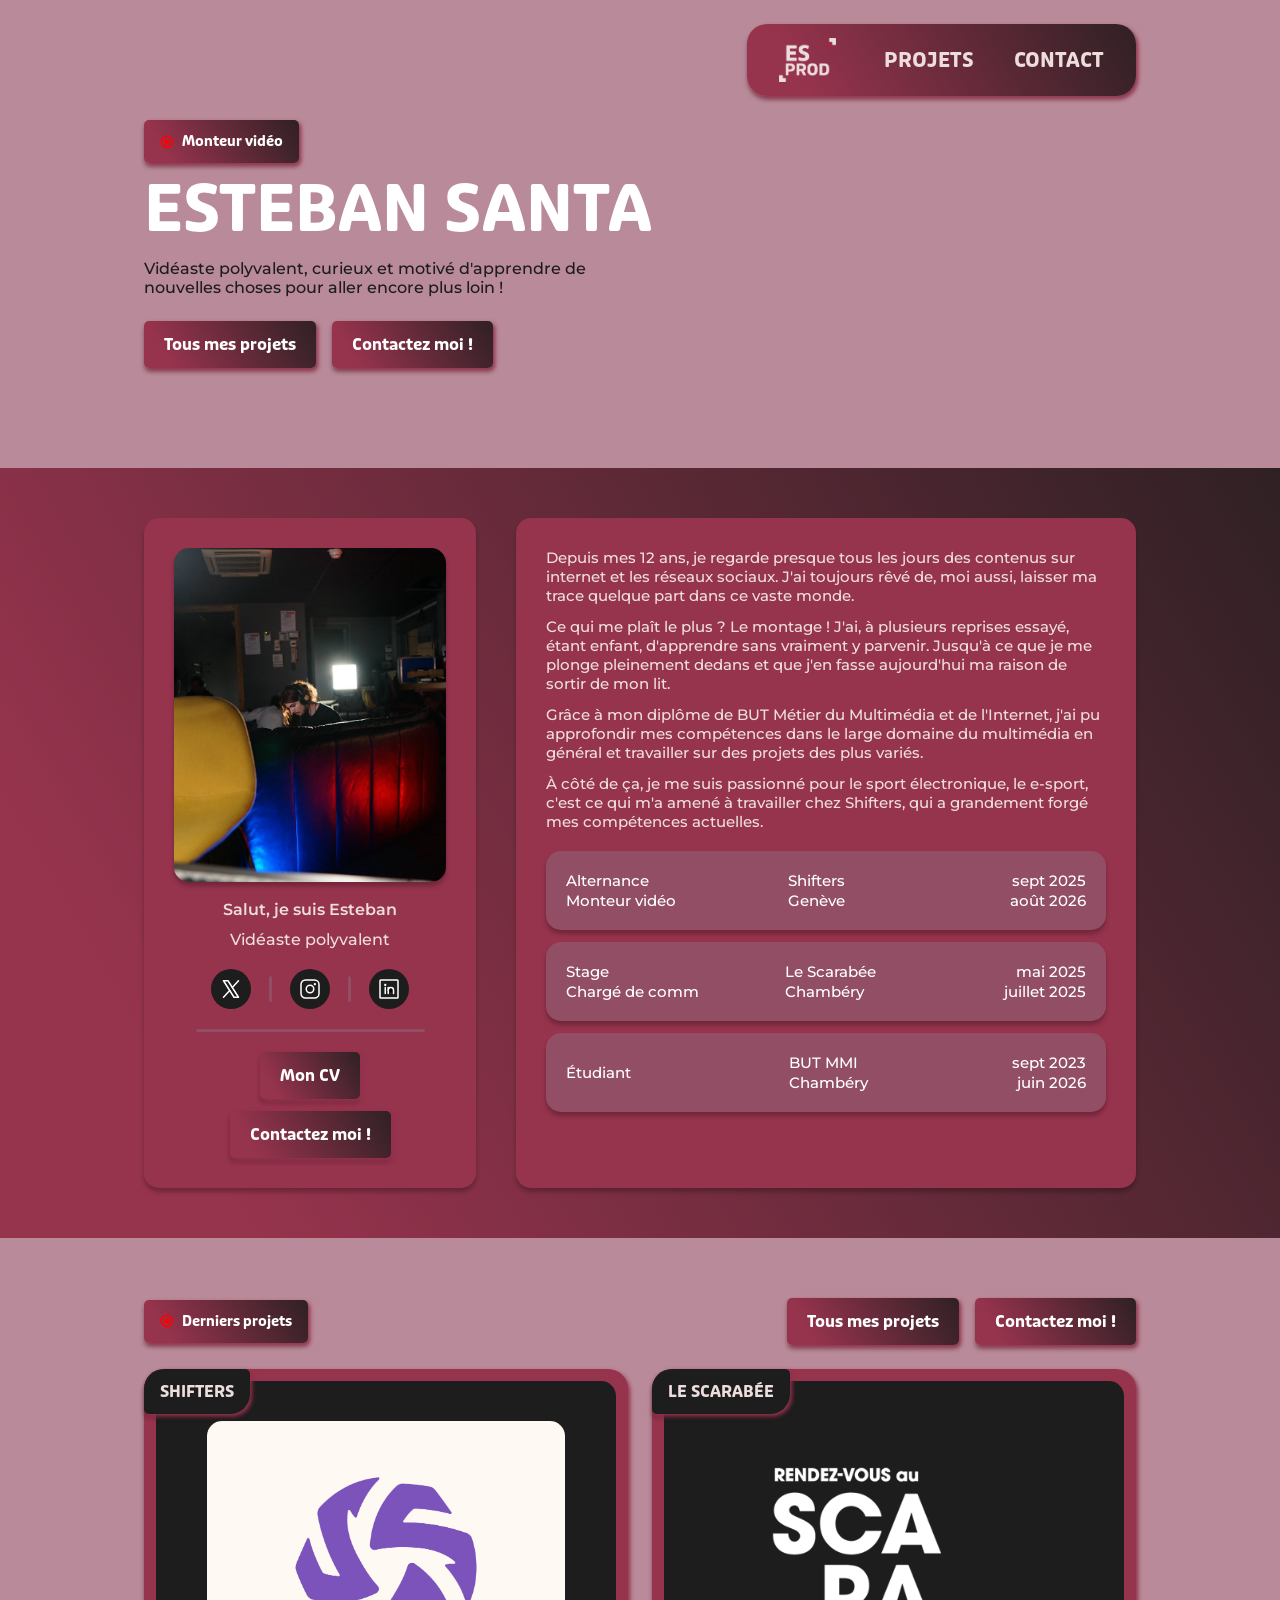
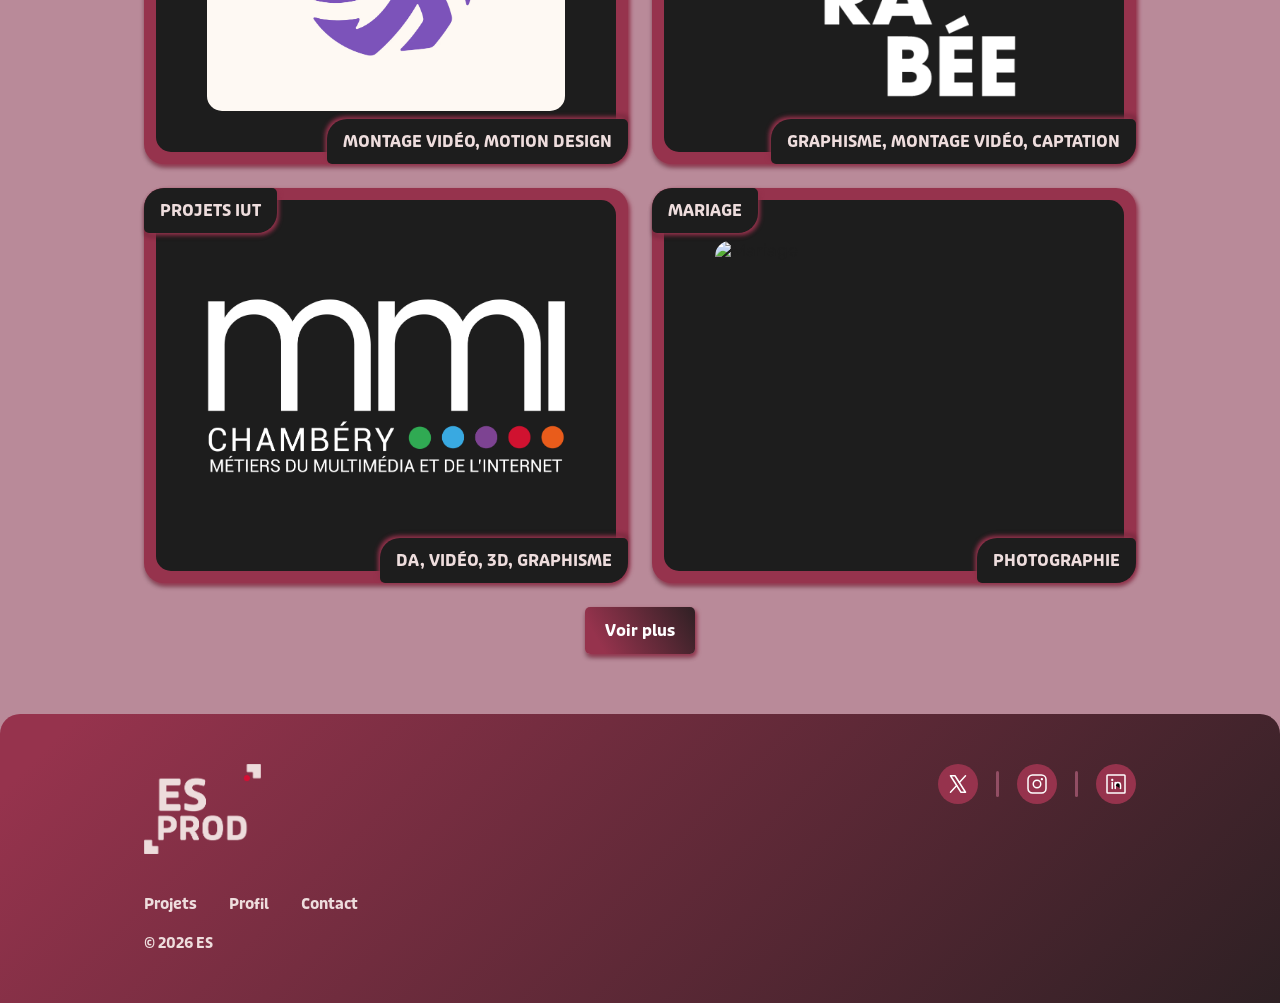
==== commit 28e2a2d8: "Add files via upload" ====
--- a/index.html
+++ b/index.html
@@ -53,7 +53,7 @@
                 </div>
                 <span class="divider-h"></span>
                 <div class="actions">
-                    <a class="btn" href="assets/cv-esteban-santa.pdf" target="_blank"><span>Mon CV</span></a>
+                    <a class="btn" href="https://featpaper.com/n/Z3EhEJes?email=anonymous_pdf" target="_blank"><span>Mon CV</span></a>
                     <a class="btn" href="contact.html"><span>Contactez moi !</span></a>
                 </div>
             </div>
--- a/assets/css/style.css
+++ b/assets/css/style.css
@@ -210,9 +210,53 @@
   text-align: right;
 }
 
+/* ---------- Navigation (bandeau persistant, toutes les pages) ---------- */
+.site-nav {
+  position: fixed;
+  top: 0;
+  left: 0;
+  right: 0;
+  z-index: 100;
+  padding-top: 24px;
+}
+.site-nav > .container {
+  display: flex;
+  justify-content: flex-end;
+}
+.site-nav__bar {
+  display: inline-flex;
+  align-items: center;
+  gap: 48px;
+  background: var(--gradient-btn);
+  border-radius: var(--radius-lg);
+  box-shadow: var(--shadow-card);
+  padding: 14px 32px;
+}
+.site-nav__logo { display: block; flex-shrink: 0; }
+.site-nav__logo img { height: 44px; transition: transform .15s ease; }
+.site-nav__logo:hover img { transform: scale(1.06); }
+.site-nav__liens { display: flex; align-items: center; gap: 40px; }
+.site-nav__liens a {
+  display: inline-block;
+  font-family: var(--font-titre);
+  font-weight: 700;
+  font-size: 20px;
+  color: var(--blanc);
+  text-transform: uppercase;
+}
+.site-nav__liens a span { display: inline-block; transition: transform .15s ease; }
+.site-nav__liens a:hover span { transform: scale(1.04); }
+
+@media (max-width: 560px) {
+  .site-nav__bar { padding: 10px 18px; gap: 12px; }
+  .site-nav__logo img { height: 32px; }
+  .site-nav__liens { gap: 18px; }
+  .site-nav__liens a { font-size: 14px; }
+}
+
 /* ---------- Header / hero ---------- */
 .hero {
-  padding-top: 140px;
+  padding-top: 120px;
   padding-bottom: 60px;
 }
 .hero h1 {
@@ -343,7 +387,7 @@
 /* ---------- Page listing / titre de section ---------- */
 .page-titre {
   text-align: center;
-  padding-top: 100px;
+  padding-top: 120px;
   padding-bottom: 60px;
 }
 .page-titre .tag { margin-bottom: 24px; }
@@ -356,7 +400,7 @@
   grid-template-columns: 1fr 490px;
   gap: 60px;
   align-items: start;
-  padding-top: 100px;
+  padding-top: 120px;
   padding-bottom: 40px;
 }
 .projet-header h1 { font-size: 56px; color: var(--blanc-pur); margin-bottom: 24px; }
@@ -365,7 +409,7 @@
 
 .grille-videos {
   display: grid;
-  grid-template-columns: repeat(4, 1fr);
+  grid-template-columns: repeat(4, minmax(0, 1fr));
   grid-auto-rows: 130px;
   gap: 24px;
   margin: 20px 0 60px;
@@ -385,8 +429,16 @@
   text-align: center;
   transition: opacity .2s ease, transform .2s ease;
 }
-.video-placeholder--landscape { grid-column: span 2; grid-row: span 2; }
-.video-placeholder--portrait { grid-column: span 1; grid-row: span 3; }
+.video-placeholder--landscape { grid-column: span 2; grid-row: span 2; aspect-ratio: 16 / 9; }
+.video-placeholder--portrait { grid-column: span 1; grid-row: span 3; aspect-ratio: 9 / 16; }
+.video-placeholder--carre {
+  grid-column: span 1;
+  grid-row: span 2;
+  width: 270px;
+  height: 270px;
+  justify-self: center;
+  align-self: center;
+}
 .video-placeholder iframe,
 .video-placeholder video,
 .video-placeholder__embed {
@@ -397,6 +449,12 @@
   border: none;
 }
 .video-placeholder video { object-fit: cover; }
+/* En plein écran, la vidéo doit garder son propre format (portrait/carré)
+   au lieu d'être étirée pour remplir tout l'écran (qui est en paysage).
+   Règles séparées : un sélecteur non reconnu invaliderait tout le groupe. */
+.video-placeholder video:fullscreen { object-fit: contain; background: var(--noir); }
+.video-placeholder video:-webkit-full-screen { object-fit: contain; background: var(--noir); }
+.video-placeholder video:-moz-full-screen { object-fit: contain; background: var(--noir); }
 .video-placeholder__embed iframe {
   width: 100%;
   height: 100%;
@@ -453,63 +511,122 @@
   object-fit: cover;
 }
 
-/* ---------- Tuile "plaquette/document" (mêlée aux vidéos) ---------- */
-.plaquette-tile__voir {
-  position: absolute;
-  inset: 0;
-  display: block;
-}
-.plaquette-tile__voir img {
-  width: 100%;
-  height: 100%;
-  object-fit: cover;
-}
-.plaquette-tile__telecharger {
-  position: absolute;
-  top: 8px;
-  right: 8px;
-  width: 32px;
-  height: 32px;
-  border-radius: 100px;
-  background: var(--noir);
-  color: var(--blanc-pur);
-  display: flex;
+/* ---------- Tuile "plaquette/document" (mêlée aux vidéos, texte à côté comme les vidéos) ---------- */
+.video-placeholder--doc { background: none; }
+.plaquette-texte {
+  display: flex;
+  flex-direction: column;
+  gap: 12px;
+}
+.plaquette-tile__titre {
+  font-family: var(--font-titre);
+  font-weight: 700;
+  font-size: 18px;
+  color: var(--blanc-pur);
+  text-transform: none;
+}
+.plaquette-tile__description {
+  font-size: 13px;
+  line-height: 1.5;
+  color: var(--blanc);
+}
+.plaquette-tile__actions {
+  display: flex;
+  gap: 24px;
+}
+.plaquette-tile__lien {
+  font-family: var(--font-titre);
+  font-weight: 700;
+  font-size: 14px;
+  color: var(--blanc-pur);
+  text-decoration: underline;
+  text-transform: uppercase;
+}
+.plaquette-tile__lien:hover { color: var(--accent); }
+
+/* ---------- Vidéo + texte de contexte (page projet) ---------- */
+/* Le wrapper ne génère pas de boîte lui-même (display:contents) : la vidéo et
+   le texte deviennent des enfants directs de la grille, la vidéo gardant donc
+   EXACTEMENT les mêmes dimensions qu'une tuile seule (mêmes classes
+   .video-placeholder--X, mêmes règles responsive, aucun calcul séparé). */
+.video-avec-texte,
+.video-groupe { display: contents; }
+.video-avec-texte .video-placeholder,
+.video-groupe .video-placeholder { position: relative; }
+.video-avec-texte .video-placeholder--doc {
+  grid-column: span 1;
+  grid-row: span 2;
+  width: 213px;
+  height: 284px;
+}
+.video-avec-texte--landscape .video-texte,
+.video-groupe--landscape .video-texte { grid-column: span 2; grid-row: span 2; align-self: center; }
+.video-avec-texte--landscape .plaquette-texte { grid-column: span 3; grid-row: span 2; align-self: center; }
+
+/* Formats portrait et carré : contrairement au paysage, ils ne remplissent
+   pas forcément toute la largeur d'une ligne (souvent seuls entre deux
+   séparateurs) — on les centre donc explicitement sur toute la largeur au
+   lieu de les laisser collés à gauche. Le portrait garde le vrai ratio 9:16
+   (aspect-ratio) pour ne pas rogner les images/vidéos déjà au bon format ; le
+   carré reste en taille fixe (270x270, pas lié à un ratio de média). */
+.video-avec-texte--portrait,
+.video-avec-texte--carre,
+.video-groupe--portrait,
+.video-groupe--carre {
+  display: flex;
+  grid-column: 1 / -1;
   align-items: center;
   justify-content: center;
-  box-shadow: var(--shadow-card);
-  z-index: 2;
-  transition: background .15s ease, transform .15s ease;
-}
-.plaquette-tile__telecharger:hover { background: var(--accent); transform: scale(1.08); }
-.plaquette-tile__telecharger svg { width: 16px; height: 16px; }
-
-/* ---------- Vidéo + texte de contexte (page projet) ---------- */
-/* Texte à côté de la vidéo, centré verticalement. La vidéo garde sa taille
-   normale ; le bloc portrait (plus étroit) ne prend qu'une demi-largeur,
-   ce qui permet à deux vidéos portrait de tenir sur la même ligne. */
-.video-avec-texte {
-  display: flex;
-  align-items: center;
   gap: 24px;
 }
-.video-avec-texte--landscape { grid-column: 1 / -1; grid-row: span 2; }
-.video-avec-texte--portrait { grid-column: span 2; grid-row: span 3; }
-.video-avec-texte .video-placeholder { flex-shrink: 0; position: relative; height: 100%; }
-.video-avec-texte--landscape .video-placeholder { aspect-ratio: 16 / 9; }
-.video-avec-texte--portrait .video-placeholder { aspect-ratio: 9 / 16; }
+.video-avec-texte--portrait,
+.video-groupe--portrait { grid-row: span 3; }
+.video-avec-texte--carre,
+.video-groupe--carre { grid-row: span 2; }
+.video-avec-texte--portrait .video-placeholder,
+.video-groupe--portrait .video-placeholder,
+.video-avec-texte--carre .video-placeholder,
+.video-groupe--carre .video-placeholder { flex-shrink: 0; }
+.video-avec-texte--portrait .video-placeholder,
+.video-groupe--portrait .video-placeholder { width: 230px; aspect-ratio: 9 / 16; }
+.video-avec-texte--portrait .video-texte,
+.video-groupe--portrait .video-texte,
+.video-avec-texte--carre .video-texte,
+.video-groupe--carre .video-texte { max-width: 480px; }
 .video-texte {
   color: var(--blanc-pur);
+  white-space: pre-line;
   font-size: 15px;
   line-height: 1.6;
+  max-height: 100%;
+  overflow-y: auto;
 }
 
 @media (max-width: 560px) {
-  .video-avec-texte--landscape,
-  .video-avec-texte--portrait { grid-column: 1 / -1; }
+  .video-avec-texte .video-texte,
+  .video-groupe .video-texte { grid-column: 1 / -1; }
+  .video-avec-texte--portrait,
+  .video-avec-texte--carre,
+  .video-groupe--portrait,
+  .video-groupe--carre { flex-direction: column; grid-row: span 6; }
+  .video-avec-texte--portrait .video-texte,
+  .video-avec-texte--carre .video-texte,
+  .video-groupe--portrait .video-texte,
+  .video-groupe--carre .video-texte { max-width: 100%; }
+}
+
+/* ---------- Séparateur entre projets/groupes (voir "separateur" dans data.js) ----------
+   Rendu hors grille (entre deux .grille-videos indépendantes, voir renderDetail)
+   pour que ses 10px d'écart ne dépendent pas de la hauteur d'une ligne de grille. */
+.grille-separateur {
+  height: 6px;
+  margin: 25px 0;
+  background: var(--rouge);
+  border-radius: 999px;
 }
 
 /* ---------- Page contact ---------- */
-.contact-titre { padding-top: 100px; padding-bottom: 60px; }
+.contact-titre { padding-top: 120px; padding-bottom: 60px; }
 .contact-titre .tag { margin-bottom: 24px; }
 .contact-titre h1 { font-size: 56px; color: var(--blanc-pur); }
 .contact-titre h1 .accent { color: var(--blanc); }
@@ -633,7 +750,7 @@
   .timeline-item { grid-template-columns: 1fr; text-align: left; }
   .timeline-item .dates { text-align: left; }
   .hero h1, .page-titre h1, .contact-titre h1, .projet-header h1 { font-size: 40px; }
-  .grille-videos { grid-template-columns: repeat(2, 1fr); }
+  .grille-videos { grid-template-columns: repeat(2, minmax(0, 1fr)); }
   .video-placeholder--landscape { grid-column: span 2; }
   .video-placeholder--portrait { grid-column: span 1; }
   .form-row { grid-template-columns: 1fr; }
@@ -642,5 +759,12 @@
 }
 @media (max-width: 560px) {
   .grille-videos { grid-template-columns: 1fr; }
-  .video-placeholder--landscape, .video-placeholder--portrait { grid-column: span 1; grid-row: span 2; }
-}
+  .video-placeholder--landscape,
+  .video-placeholder--portrait { grid-column: span 1; grid-row: span 2; }
+  /* Le bandeau nav est plus bas à ce format : on réduit d'autant l'espace
+     réservé en dessous pour garder le même écart qu'au-dessus. */
+  .hero,
+  .page-titre,
+  .projet-header,
+  .contact-titre { padding-top: 100px; }
+}
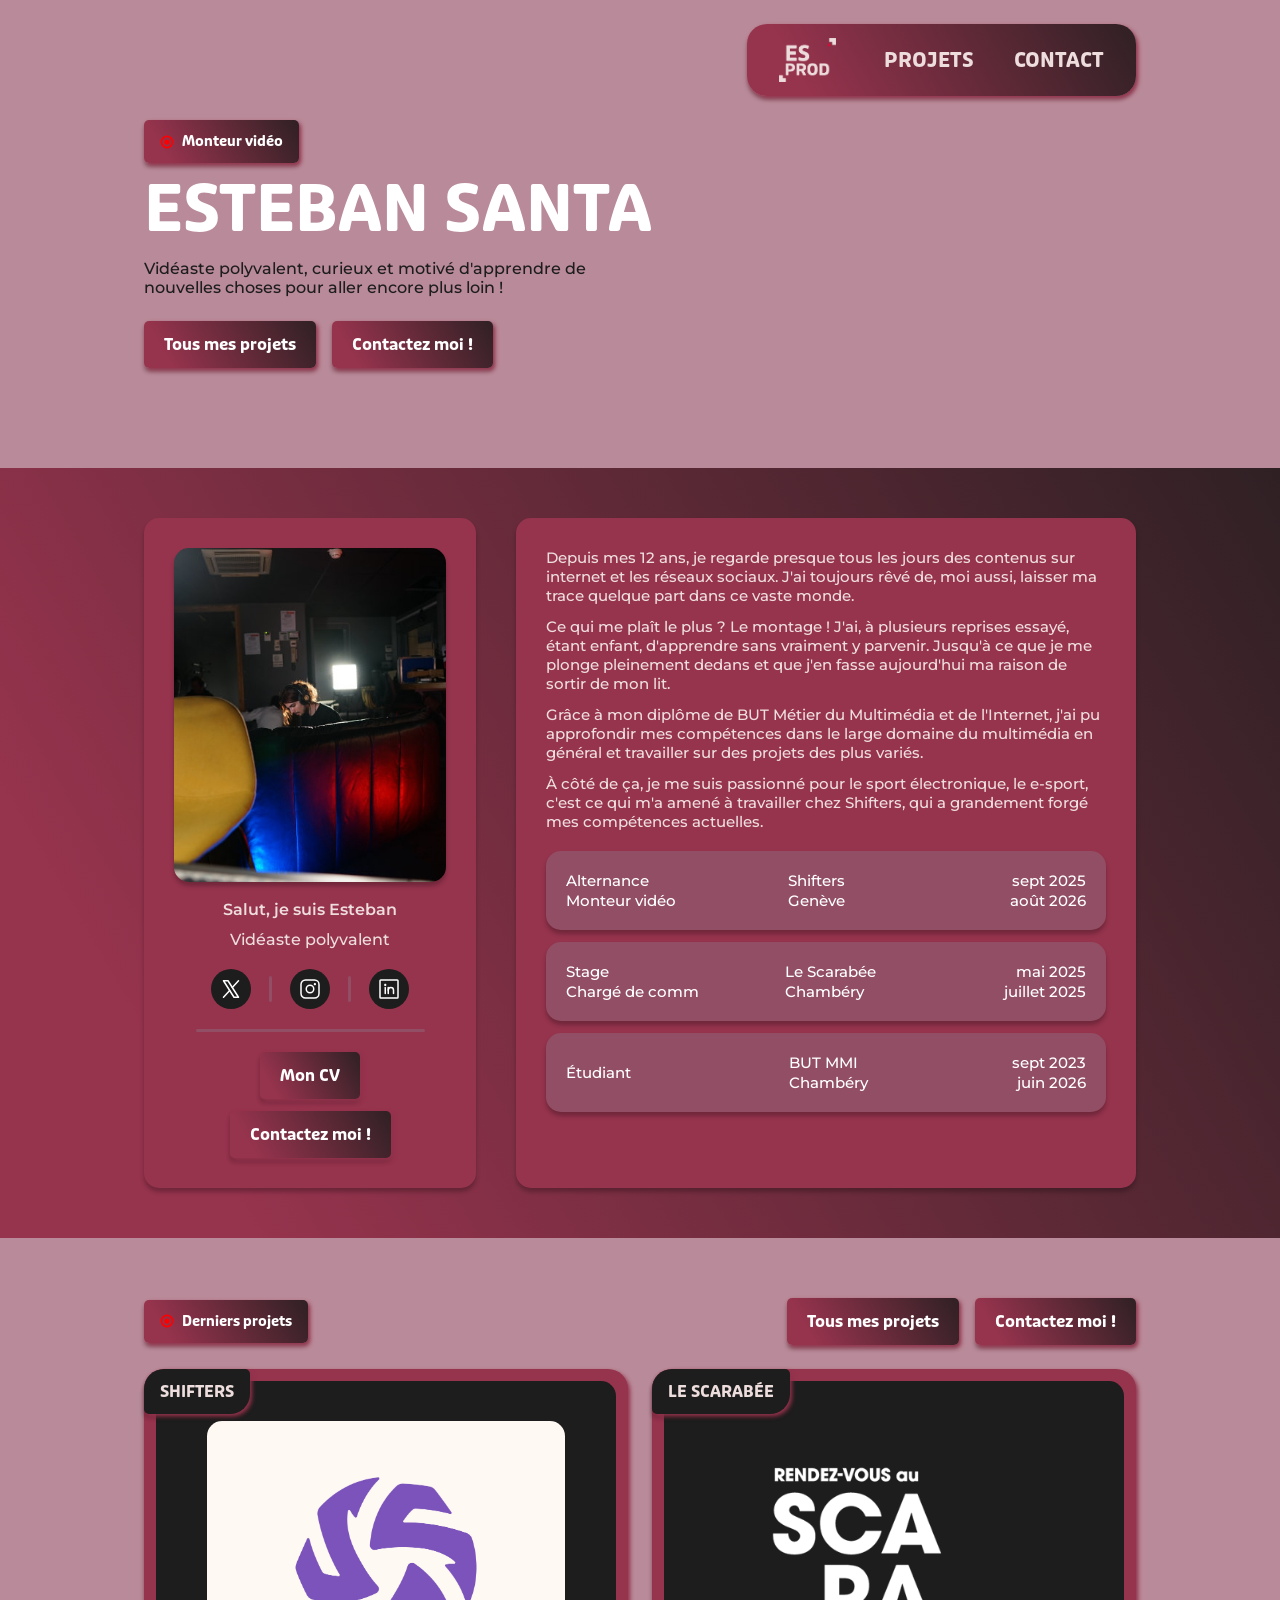
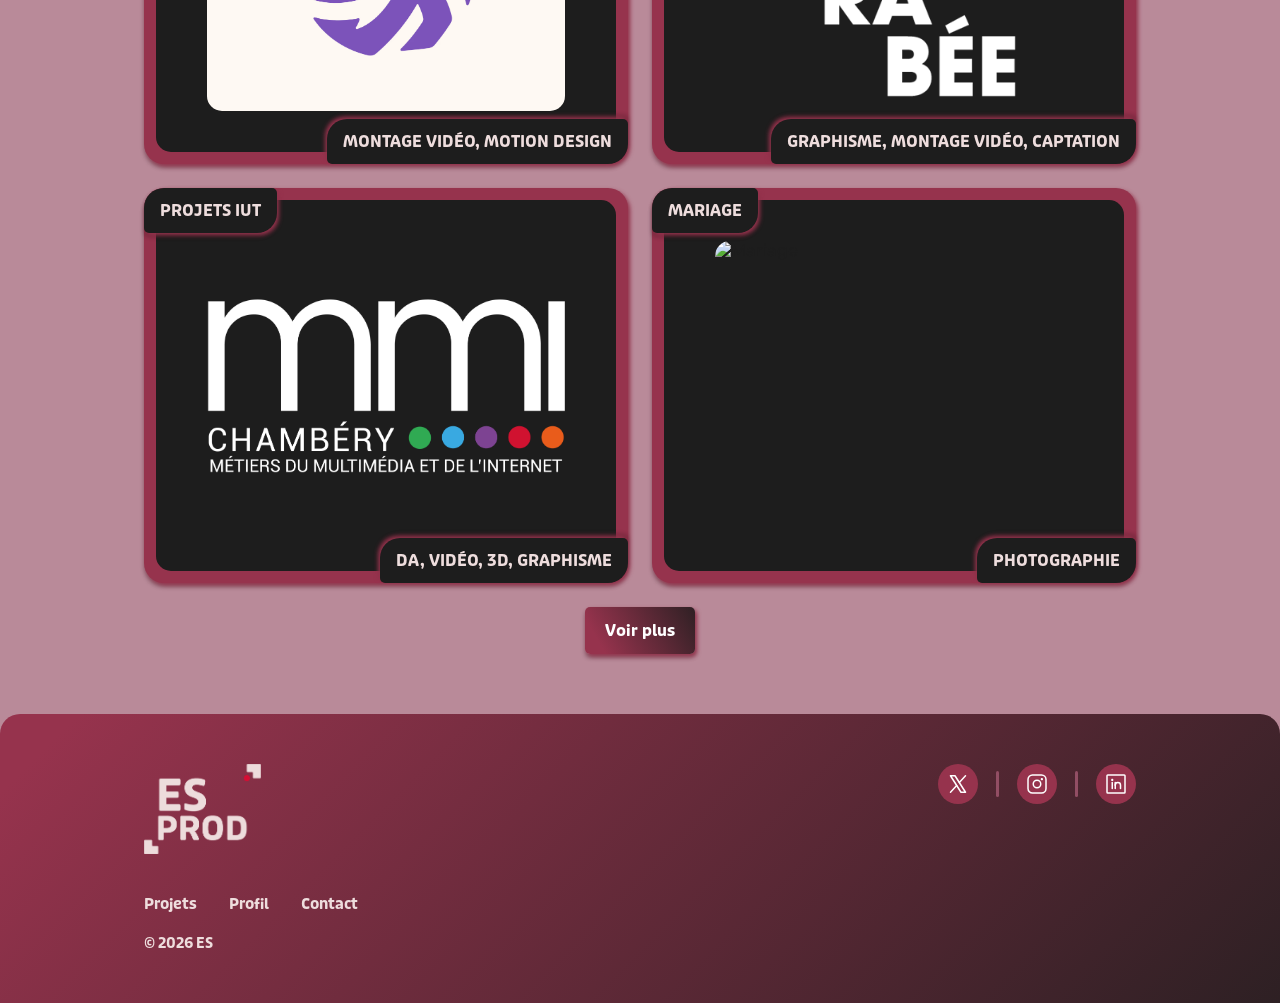
==== commit 2e0a6b30: "Add files via upload" ====
--- a/index.html
+++ b/index.html
@@ -3,7 +3,8 @@
 <head>
     <meta charset="UTF-8">
     <meta name="viewport" content="width=device-width, initial-scale=1.0">
-    <title>Esteban Santa — Monteur vidéo</title>
+    <title>Esteban Santa</title>
+    <link rel="icon" type="image/png" href="assets/img/favicon.png">
     <link rel="stylesheet" href="assets/css/style.css">
 </head>
 <body>
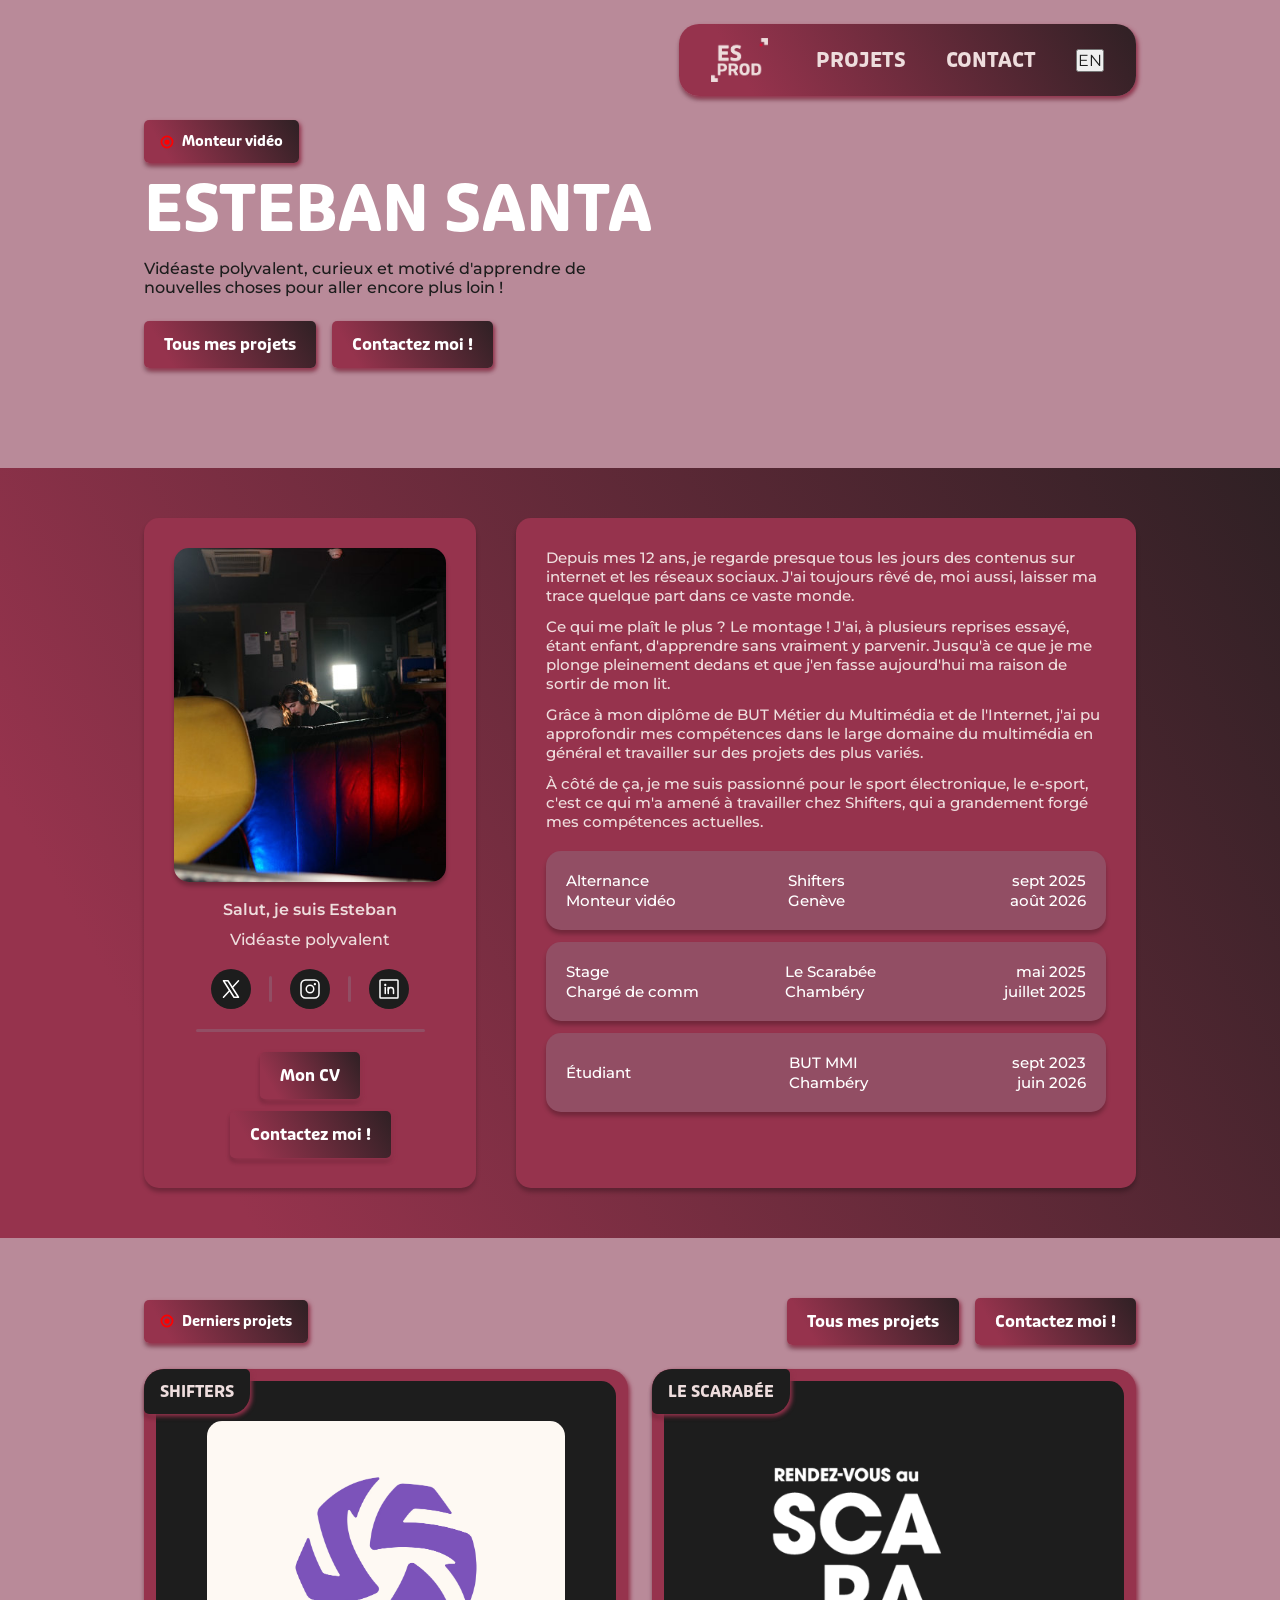
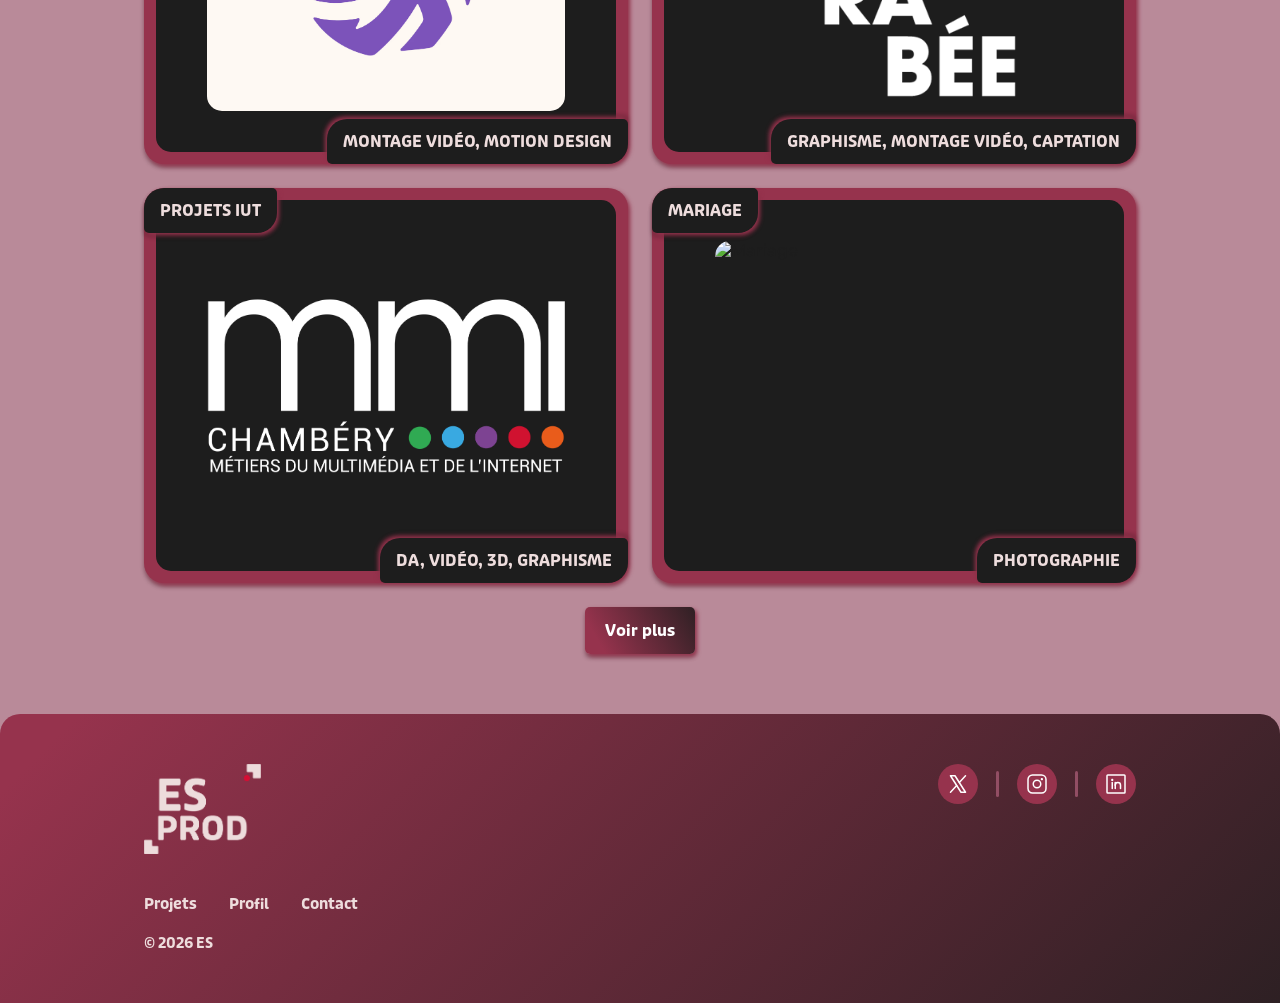
==== commit e18f4713: "Add files via upload" ====
--- a/index.html
+++ b/index.html
@@ -3,9 +3,19 @@
 <head>
     <meta charset="UTF-8">
     <meta name="viewport" content="width=device-width, initial-scale=1.0">
-    <title>Esteban Santa</title>
+    <title data-i18n="title.accueil">Esteban Santa</title>
     <link rel="icon" type="image/png" href="assets/img/favicon.png">
     <link rel="stylesheet" href="assets/css/style.css">
+    <!-- Google tag (gtag.js) -->
+<script async src="https://www.googletagmanager.com/gtag/js?id=G-0S2BQ8VX1Y"></script>
+<script>
+  window.dataLayer = window.dataLayer || [];
+  function gtag(){dataLayer.push(arguments);}
+  gtag('js', new Date());
+
+  gtag('config', 'G-0S2BQ8VX1Y');
+</script>
+
 </head>
 <body>
 
@@ -16,20 +26,23 @@
                     <img src="assets/img/logo.png" alt="ES Prod">
                 </a>
                 <nav class="site-nav__liens">
-                    <a href="projets.html"><span>Projets</span></a>
-                    <a href="contact.html"><span>Contact</span></a>
+                    <a href="projets.html"><span data-i18n="nav.projets">Projets</span></a>
+                    <a href="contact.html"><span data-i18n="nav.contact">Contact</span></a>
+                    <button class="lang-switch" type="button" data-i18n-aria="nav.langueAria">
+                        <span data-i18n="nav.langue">EN</span>
+                    </button>
                 </nav>
             </div>
         </div>
     </header>
 
     <header class="hero container">
-        <span class="tag">Monteur vidéo</span>
+        <span class="tag" data-i18n="accueil.tag">Monteur vidéo</span>
         <h1>Esteban Santa</h1>
-        <p>Vidéaste polyvalent, curieux et motivé d'apprendre de nouvelles choses pour aller encore plus loin !</p>
+        <p data-i18n="accueil.accroche">Vidéaste polyvalent, curieux et motivé d'apprendre de nouvelles choses pour aller encore plus loin !</p>
         <div class="actions">
-            <a class="btn" href="projets.html"><span>Tous mes projets</span></a>
-            <a class="btn" href="contact.html"><span>Contactez moi !</span></a>
+            <a class="btn" href="projets.html"><span data-i18n="btn.tousProjets">Tous mes projets</span></a>
+            <a class="btn" href="contact.html"><span data-i18n="btn.contact">Contactez moi !</span></a>
         </div>
     </header>
 
@@ -37,8 +50,8 @@
         <div class="profil container">
             <div class="moi">
                 <img class="portrait" src="assets/img/esteban.jpg" alt="Esteban Santa">
-                <h2>Salut, je suis Esteban</h2>
-                <p class="sous-titre">Vidéaste polyvalent</p>
+                <h2 data-i18n="profil.salut">Salut, je suis Esteban</h2>
+                <p class="sous-titre" data-i18n="profil.sousTitre">Vidéaste polyvalent</p>
                 <div class="reseaux">
                     <a class="icon-social" data-social="x" target="_blank" rel="noopener" aria-label="X (Twitter)">
                         <svg><use href="#icon-x"></use></svg>
@@ -54,16 +67,16 @@
                 </div>
                 <span class="divider-h"></span>
                 <div class="actions">
-                    <a class="btn" href="https://featpaper.com/n/Z3EhEJes?email=anonymous_pdf" target="_blank"><span>Mon CV</span></a>
-                    <a class="btn" href="contact.html"><span>Contactez moi !</span></a>
+                    <a class="btn" href="https://featpaper.com/u/rAiZXkep/l6" data-i18n-href="lien.cv" target="_blank" rel="noopener"><span data-i18n="btn.cv">Mon CV</span></a>
+                    <a class="btn" href="contact.html"><span data-i18n="btn.contact">Contactez moi !</span></a>
                 </div>
             </div>
 
             <div class="presentation">
-                <p>Depuis mes 12 ans, je regarde presque tous les jours des contenus sur internet et les réseaux sociaux. J'ai toujours rêvé de, moi aussi, laisser ma trace quelque part dans ce vaste monde.</p>
-                <p>Ce qui me plaît le plus ? Le montage ! J'ai, à plusieurs reprises essayé, étant enfant, d'apprendre sans vraiment y parvenir. Jusqu'à ce que je me plonge pleinement dedans et que j'en fasse aujourd'hui ma raison de sortir de mon lit.</p>
-                <p>Grâce à mon diplôme de BUT Métier du Multimédia et de l'Internet, j'ai pu approfondir mes compétences dans le large domaine du multimédia en général et travailler sur des projets des plus variés.</p>
-                <p>À côté de ça, je me suis passionné pour le sport électronique, le e-sport, c'est ce qui m'a amené à travailler chez Shifters, qui a grandement forgé mes compétences actuelles.</p>
+                <p data-i18n="profil.p1">Depuis mes 12 ans, je regarde presque tous les jours des contenus sur internet et les réseaux sociaux. J'ai toujours rêvé de, moi aussi, laisser ma trace quelque part dans ce vaste monde.</p>
+                <p data-i18n="profil.p2">Ce qui me plaît le plus ? Le montage ! J'ai, à plusieurs reprises essayé, étant enfant, d'apprendre sans vraiment y parvenir. Jusqu'à ce que je me plonge pleinement dedans et que j'en fasse aujourd'hui ma raison de sortir de mon lit.</p>
+                <p data-i18n="profil.p3">Grâce à mon diplôme de BUT Métier du Multimédia et de l'Internet, j'ai pu approfondir mes compétences dans le large domaine du multimédia en général et travailler sur des projets des plus variés.</p>
+                <p data-i18n="profil.p4">À côté de ça, je me suis passionné pour le sport électronique, le e-sport, c'est ce qui m'a amené à travailler chez Shifters, qui a grandement forgé mes compétences actuelles.</p>
 
                 <div class="timeline" id="timeline"></div>
             </div>
@@ -72,17 +85,17 @@
 
     <section class="section-projets container">
         <div class="entete">
-            <span class="tag">Derniers projets</span>
+            <span class="tag" data-i18n="accueil.derniersProjets">Derniers projets</span>
             <div class="actions">
-                <a class="btn" href="projets.html"><span>Tous mes projets</span></a>
-                <a class="btn" href="contact.html"><span>Contactez moi !</span></a>
+                <a class="btn" href="projets.html"><span data-i18n="btn.tousProjets">Tous mes projets</span></a>
+                <a class="btn" href="contact.html"><span data-i18n="btn.contact">Contactez moi !</span></a>
             </div>
         </div>
 
         <div class="grille-projets" id="home-projects"></div>
 
         <div class="voir-plus">
-            <a class="btn" href="projets.html"><span>Voir plus</span></a>
+            <a class="btn" href="projets.html"><span data-i18n="btn.voirPlus">Voir plus</span></a>
         </div>
     </section>
 
@@ -107,14 +120,15 @@
                 </div>
             </div>
             <nav>
-                <a href="projets.html"><span>Projets</span></a>
-                <a href="index.html#profil"><span>Profil</span></a>
-                <a href="contact.html"><span>Contact</span></a>
+                <a href="projets.html"><span data-i18n="nav.projets">Projets</span></a>
+                <a href="index.html#profil"><span data-i18n="nav.profil">Profil</span></a>
+                <a href="contact.html"><span data-i18n="nav.contact">Contact</span></a>
             </nav>
             <p class="copy">&copy; <span id="copy-year"></span> ES</p>
         </div>
     </footer>
 
+    <script src="assets/js/i18n.js"></script>
     <script src="assets/js/data.js"></script>
     <script src="assets/js/site.js"></script>
 </body>
